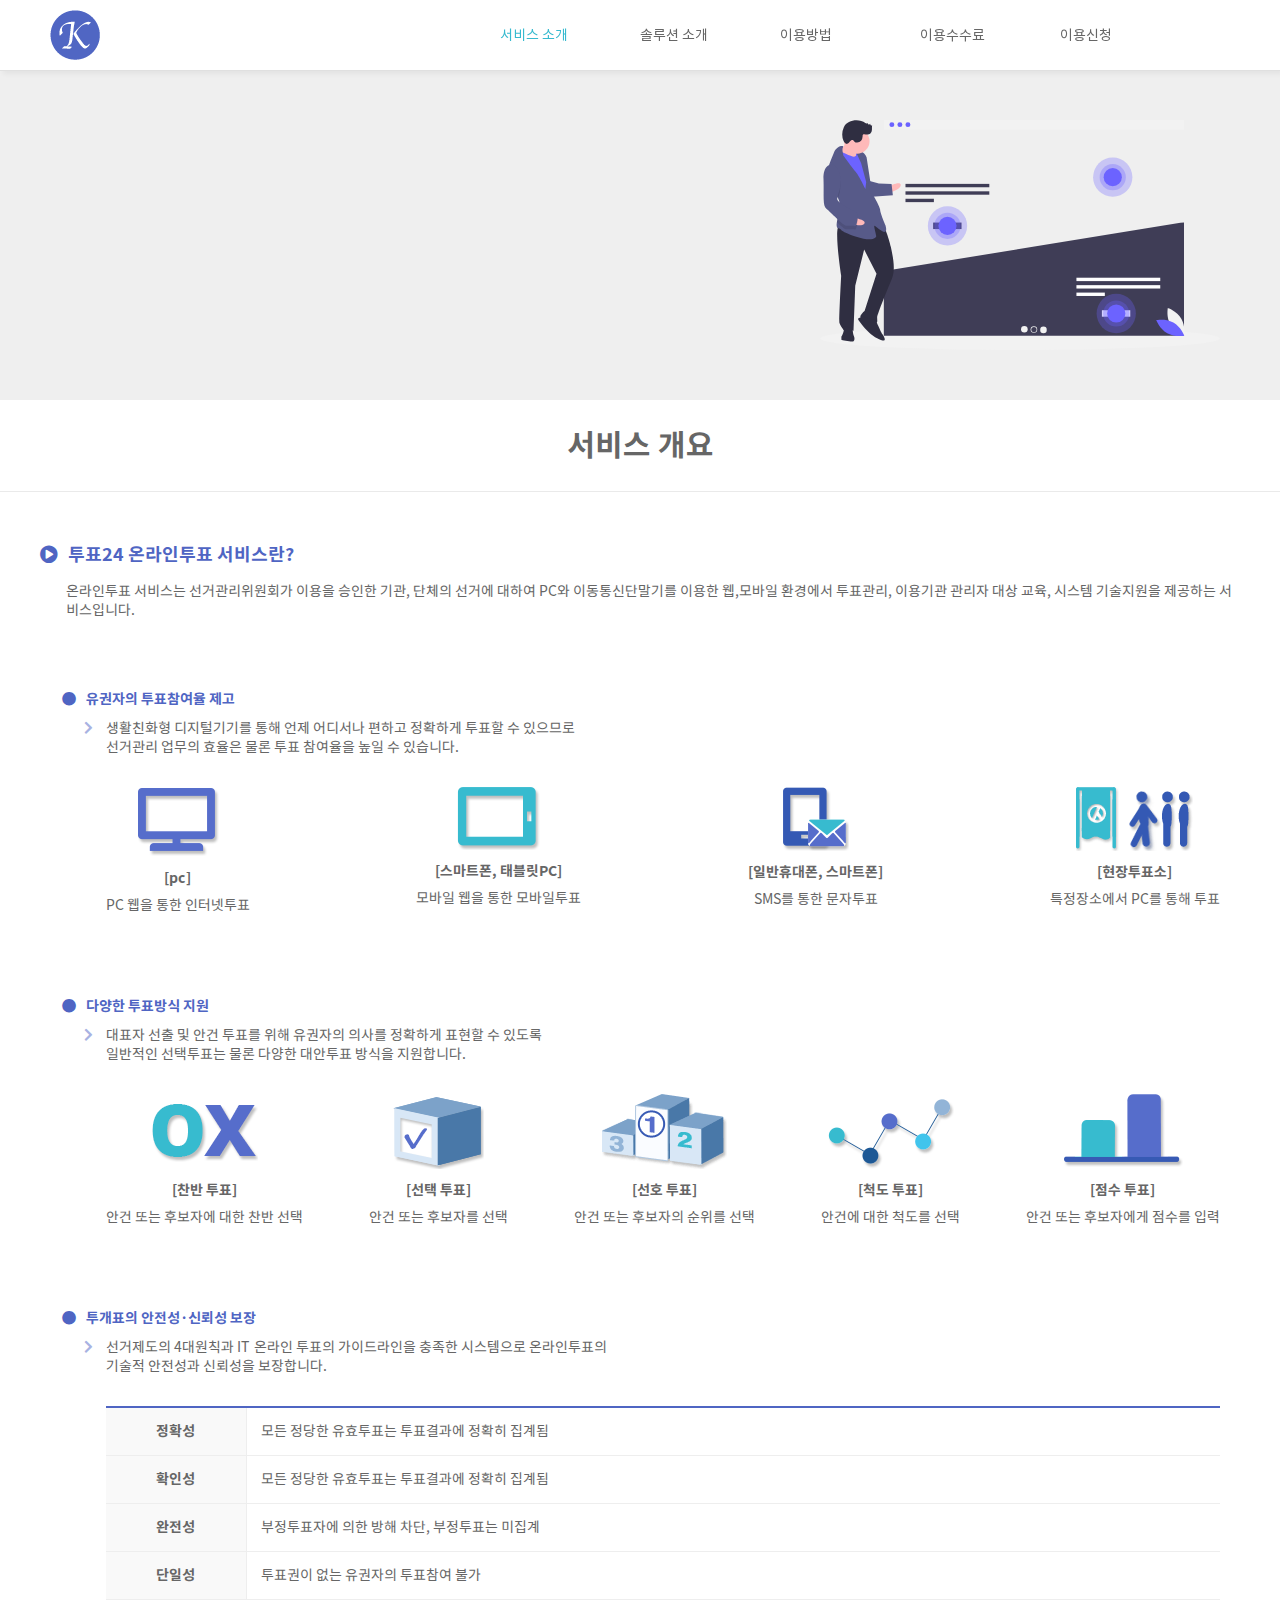
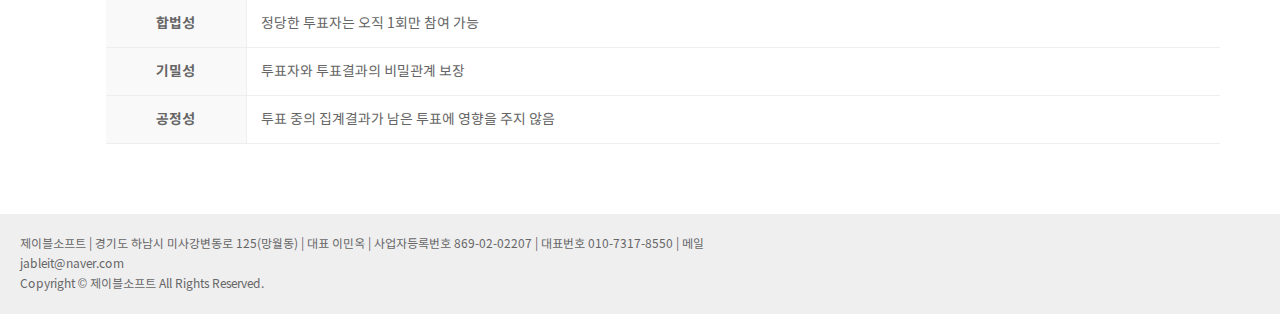
==== page/00-01-product/00-trading.html @ a8c19735 "test" ====
<!DOCTYPE html>
<html lang="ko">
  <head>
    <meta charset="utf-8" />
    <meta http-equiv="X-UA-Compatible" content="IE=edge" />
    <meta name="viewport" content="width=device-width, initial-scale=1" />
    <meta name="author" content="제이블소프트" />
    <meta name="apple-mobile-web-app-title" content="투표24" />
    <title>투표24</title>
    <meta name="description" content="투표24" />
    <link href="../../favicon.ico" rel="shortcut icon" type="image/x-icon" />
    <link href="../../fa/css/all.min.css" rel="stylesheet" />
    <link href="../../css/web-font.css" rel="stylesheet" />
    <link href="../../css/style-pc.css" rel="stylesheet" media="screen and (min-width : 1024px)" />
    <link href="../../css/style-m.css" rel="stylesheet" media="screen and (max-width : 1023.9px)" />
    <script src="../../js/jquery-3.5.1.min.js"></script>
    <script src="../../js/evoteworld-common.js"></script>
  </head>
  <body class="sub service-intro summary">
    <div id="wrapper">
      <a href="#main" id="skip-nav">본문 바로가기</a>
      <header id="header"></header>

      <main id="main">
        <div class="title-bg">
          <section class="section title">
            <p>인공지능 자동 매매 솔루션</p>
            <h2>서비스 소개</h2>
          </section>
        </div>
        <div class="sub-title">
          <h3 class="section">서비스 개요</h3>
        </div>
        <section class="content-title">
          <h3>투표24 온라인투표 서비스란?</h3>
          <p>
            온라인투표 서비스는 선거관리위원회가 이용을 승인한 기관, 단체의 선거에 대하여 PC와 이동통신단말기를 이용한 웹,모바일 환경에서 투표관리, 이용기관 관리자 대상 교육, 시스템 기술지원을
            제공하는 서비스입니다.
          </p>
        </section>
        <section class="dot-list">
          <ul>
            <li>
              <em class="bold">유권자의 투표참여율 제고</em>
              <p>
                생활친화형 디지털기기를 통해 언제 어디서나 편하고 정확하게 투표할 수 있으므로<br />
                선거관리 업무의 효율은 물론 투표 참여율을 높일 수 있습니다.
              </p>
              <ul class="horizontal-list">
                <li>
                  <img src="../../img/00-service-intro/00-summary-00.gif" />
                  <div class="desc">
                    <em class="bold">[pc]</em>
                    <p>PC 웹을 통한 인터넷투표</p>
                  </div>
                </li>
                <li>
                  <img src="../../img/00-service-intro/00-summary-01.gif" />
                  <div class="desc">
                    <em class="bold">[스마트폰, 태블릿PC]</em>
                    <p>모바일 웹을 통한 모바일투표</p>
                  </div>
                </li>
                <li>
                  <img src="../../img/00-service-intro/00-summary-03.gif" />
                  <div class="desc">
                    <em class="bold">[일반휴대폰, 스마트폰]</em>
                    <p>SMS를 통한 문자투표</p>
                  </div>
                </li>
                <li>
                  <img src="../../img/00-service-intro/00-summary-04.gif" />
                  <div class="desc">
                    <em class="bold">[현장투표소]</em>
                    <p>특정장소에서 PC를 통해 투표</p>
                  </div>
                </li>
              </ul>
            </li>
          </ul>
        </section>
        <section class="dot-list">
          <ul>
            <li>
              <em class="bold">다양한 투표방식 지원</em>
              <p>
                대표자 선출 및 안건 투표를 위해 유권자의 의사를 정확하게 표현할 수 있도록<br />
                일반적인 선택투표는 물론 다양한 대안투표 방식을 지원합니다.
              </p>
              <ul class="horizontal-list">
                <li>
                  <img src="../../img/00-service-intro/00-summary-05.gif" />
                  <div class="desc">
                    <em class="bold">[찬반 투표]</em>
                    <p>안건 또는 후보자에 대한 찬반 선택</p>
                  </div>
                </li>
                <li>
                  <img src="../../img/00-service-intro/00-summary-06.gif" />
                  <div class="desc">
                    <em class="bold">[선택 투표]</em>
                    <p>안건 또는 후보자를 선택</p>
                  </div>
                </li>
                <li>
                  <img src="../../img/00-service-intro/00-summary-07.gif" />
                  <div class="desc">
                    <em class="bold">[선호 투표]</em>
                    <p>안건 또는 후보자의 순위를 선택</p>
                  </div>
                </li>
                <li>
                  <img src="../../img/00-service-intro/00-summary-08.gif" />
                  <div class="desc">
                    <em class="bold">[척도 투표]</em>
                    <p>안건에 대한 척도를 선택</p>
                  </div>
                </li>
                <li>
                  <img src="../../img/00-service-intro/00-summary-09.gif" />
                  <div class="desc">
                    <em class="bold">[점수 투표]</em>
                    <p>안건 또는 후보자에게 점수를 입력</p>
                  </div>
                </li>
              </ul>
            </li>
          </ul>
        </section>
        <section class="dot-list">
          <ul>
            <li>
              <em class="bold">투개표의 안전성·신뢰성 보장</em>
              <p>
                선거제도의 4대원칙과 IT 온라인 투표의 가이드라인을 충족한 시스템으로 온라인투표의<br />
                기술적 안전성과 신뢰성을 보장합니다.
              </p>
              <div class="table">
                <table>
                  <tr>
                    <th>정확성</th>
                    <td>모든 정당한 유효투표는 투표결과에 정확히 집계됨</td>
                  </tr>
                  <tr>
                    <th>확인성</th>
                    <td>모든 정당한 유효투표는 투표결과에 정확히 집계됨</td>
                  </tr>
                  <tr>
                    <th>완전성</th>
                    <td>부정투표자에 의한 방해 차단, 부정투표는 미집계</td>
                  </tr>
                  <tr>
                    <th>단일성</th>
                    <td>투표권이 없는 유권자의 투표참여 불가</td>
                  </tr>
                  <tr>
                    <th>합법성</th>
                    <td>정당한 투표자는 오직 1회만 참여 가능</td>
                  </tr>
                  <tr>
                    <th>기밀성</th>
                    <td>투표자와 투표결과의 비밀관계 보장</td>
                  </tr>
                  <tr>
                    <th>공정성</th>
                    <td>투표 중의 집계결과가 남은 투표에 영향을 주지 않음</td>
                  </tr>
                </table>
              </div>
            </li>
          </ul>
        </section>
      </main>

      <footer id="footer"></footer>
    </div>
    <!-- #wrapper  -->
  </body>
</html>
---- fa/css/all.min.css ----
<<<<<<< HEAD
/*!
 * Font Awesome Free 5.15.2 by @fontawesome - https://fontawesome.com
 * License - https://fontawesome.com/license/free (Icons: CC BY 4.0, Fonts: SIL OFL 1.1, Code: MIT License)
 */
=======
/*!
 * Font Awesome Free 5.15.2 by @fontawesome - https://fontawesome.com
 * License - https://fontawesome.com/license/free (Icons: CC BY 4.0, Fonts: SIL OFL 1.1, Code: MIT License)
 */
>>>>>>> 2120ff43ddf5e3e6ab07129a13785d8695b91031
.fa,.fab,.fad,.fal,.far,.fas{-moz-osx-font-smoothing:grayscale;-webkit-font-smoothing:antialiased;display:inline-block;font-style:normal;font-variant:normal;text-rendering:auto;line-height:1}.fa-lg{font-size:1.33333em;line-height:.75em;vertical-align:-.0667em}.fa-xs{font-size:.75em}.fa-sm{font-size:.875em}.fa-1x{font-size:1em}.fa-2x{font-size:2em}.fa-3x{font-size:3em}.fa-4x{font-size:4em}.fa-5x{font-size:5em}.fa-6x{font-size:6em}.fa-7x{font-size:7em}.fa-8x{font-size:8em}.fa-9x{font-size:9em}.fa-10x{font-size:10em}.fa-fw{text-align:center;width:1.25em}.fa-ul{list-style-type:none;margin-left:2.5em;padding-left:0}.fa-ul>li{position:relative}.fa-li{left:-2em;position:absolute;text-align:center;width:2em;line-height:inherit}.fa-border{border:.08em solid #eee;border-radius:.1em;padding:.2em .25em .15em}.fa-pull-left{float:left}.fa-pull-right{float:right}.fa.fa-pull-left,.fab.fa-pull-left,.fal.fa-pull-left,.far.fa-pull-left,.fas.fa-pull-left{margin-right:.3em}.fa.fa-pull-right,.fab.fa-pull-right,.fal.fa-pull-right,.far.fa-pull-right,.fas.fa-pull-right{margin-left:.3em}.fa-spin{-webkit-animation:fa-spin 2s linear infinite;animation:fa-spin 2s linear infinite}.fa-pulse{-webkit-animation:fa-spin 1s steps(8) infinite;animation:fa-spin 1s steps(8) infinite}@-webkit-keyframes fa-spin{0%{-webkit-transform:rotate(0deg);transform:rotate(0deg)}to{-webkit-transform:rotate(1turn);transform:rotate(1turn)}}@keyframes fa-spin{0%{-webkit-transform:rotate(0deg);transform:rotate(0deg)}to{-webkit-transform:rotate(1turn);transform:rotate(1turn)}}.fa-rotate-90{-ms-filter:"progid:DXImageTransform.Microsoft.BasicImage(rotation=1)";-webkit-transform:rotate(90deg);transform:rotate(90deg)}.fa-rotate-180{-ms-filter:"progid:DXImageTransform.Microsoft.BasicImage(rotation=2)";-webkit-transform:rotate(180deg);transform:rotate(180deg)}.fa-rotate-270{-ms-filter:"progid:DXImageTransform.Microsoft.BasicImage(rotation=3)";-webkit-transform:rotate(270deg);transform:rotate(270deg)}.fa-flip-horizontal{-ms-filter:"progid:DXImageTransform.Microsoft.BasicImage(rotation=0, mirror=1)";-webkit-transform:scaleX(-1);transform:scaleX(-1)}.fa-flip-vertical{-webkit-transform:scaleY(-1);transform:scaleY(-1)}.fa-flip-both,.fa-flip-horizontal.fa-flip-vertical,.fa-flip-vertical{-ms-filter:"progid:DXImageTransform.Microsoft.BasicImage(rotation=2, mirror=1)"}.fa-flip-both,.fa-flip-horizontal.fa-flip-vertical{-webkit-transform:scale(-1);transform:scale(-1)}:root .fa-flip-both,:root .fa-flip-horizontal,:root .fa-flip-vertical,:root .fa-rotate-90,:root .fa-rotate-180,:root .fa-rotate-270{-webkit-filter:none;filter:none}.fa-stack{display:inline-block;height:2em;line-height:2em;position:relative;vertical-align:middle;width:2.5em}.fa-stack-1x,.fa-stack-2x{left:0;position:absolute;text-align:center;width:100%}.fa-stack-1x{line-height:inherit}.fa-stack-2x{font-size:2em}.fa-inverse{color:#fff}.fa-500px:before{content:"\f26e"}.fa-accessible-icon:before{content:"\f368"}.fa-accusoft:before{content:"\f369"}.fa-acquisitions-incorporated:before{content:"\f6af"}.fa-ad:before{content:"\f641"}.fa-address-book:before{content:"\f2b9"}.fa-address-card:before{content:"\f2bb"}.fa-adjust:before{content:"\f042"}.fa-adn:before{content:"\f170"}.fa-adversal:before{content:"\f36a"}.fa-affiliatetheme:before{content:"\f36b"}.fa-air-freshener:before{content:"\f5d0"}.fa-airbnb:before{content:"\f834"}.fa-algolia:before{content:"\f36c"}.fa-align-center:before{content:"\f037"}.fa-align-justify:before{content:"\f039"}.fa-align-left:before{content:"\f036"}.fa-align-right:before{content:"\f038"}.fa-alipay:before{content:"\f642"}.fa-allergies:before{content:"\f461"}.fa-amazon:before{content:"\f270"}.fa-amazon-pay:before{content:"\f42c"}.fa-ambulance:before{content:"\f0f9"}.fa-american-sign-language-interpreting:before{content:"\f2a3"}.fa-amilia:before{content:"\f36d"}.fa-anchor:before{content:"\f13d"}.fa-android:before{content:"\f17b"}.fa-angellist:before{content:"\f209"}.fa-angle-double-down:before{content:"\f103"}.fa-angle-double-left:before{content:"\f100"}.fa-angle-double-right:before{content:"\f101"}.fa-angle-double-up:before{content:"\f102"}.fa-angle-down:before{content:"\f107"}.fa-angle-left:before{content:"\f104"}.fa-angle-right:before{content:"\f105"}.fa-angle-up:before{content:"\f106"}.fa-angry:before{content:"\f556"}.fa-angrycreative:before{content:"\f36e"}.fa-angular:before{content:"\f420"}.fa-ankh:before{content:"\f644"}.fa-app-store:before{content:"\f36f"}.fa-app-store-ios:before{content:"\f370"}.fa-apper:before{content:"\f371"}.fa-apple:before{content:"\f179"}.fa-apple-alt:before{content:"\f5d1"}.fa-apple-pay:before{content:"\f415"}.fa-archive:before{content:"\f187"}.fa-archway:before{content:"\f557"}.fa-arrow-alt-circle-down:before{content:"\f358"}.fa-arrow-alt-circle-left:before{content:"\f359"}.fa-arrow-alt-circle-right:before{content:"\f35a"}.fa-arrow-alt-circle-up:before{content:"\f35b"}.fa-arrow-circle-down:before{content:"\f0ab"}.fa-arrow-circle-left:before{content:"\f0a8"}.fa-arrow-circle-right:before{content:"\f0a9"}.fa-arrow-circle-up:before{content:"\f0aa"}.fa-arrow-down:before{content:"\f063"}.fa-arrow-left:before{content:"\f060"}.fa-arrow-right:before{content:"\f061"}.fa-arrow-up:before{content:"\f062"}.fa-arrows-alt:before{content:"\f0b2"}.fa-arrows-alt-h:before{content:"\f337"}.fa-arrows-alt-v:before{content:"\f338"}.fa-artstation:before{content:"\f77a"}.fa-assistive-listening-systems:before{content:"\f2a2"}.fa-asterisk:before{content:"\f069"}.fa-asymmetrik:before{content:"\f372"}.fa-at:before{content:"\f1fa"}.fa-atlas:before{content:"\f558"}.fa-atlassian:before{content:"\f77b"}.fa-atom:before{content:"\f5d2"}.fa-audible:before{content:"\f373"}.fa-audio-description:before{content:"\f29e"}.fa-autoprefixer:before{content:"\f41c"}.fa-avianex:before{content:"\f374"}.fa-aviato:before{content:"\f421"}.fa-award:before{content:"\f559"}.fa-aws:before{content:"\f375"}.fa-baby:before{content:"\f77c"}.fa-baby-carriage:before{content:"\f77d"}.fa-backspace:before{content:"\f55a"}.fa-backward:before{content:"\f04a"}.fa-bacon:before{content:"\f7e5"}.fa-bacteria:before{content:"\e059"}.fa-bacterium:before{content:"\e05a"}.fa-bahai:before{content:"\f666"}.fa-balance-scale:before{content:"\f24e"}.fa-balance-scale-left:before{content:"\f515"}.fa-balance-scale-right:before{content:"\f516"}.fa-ban:before{content:"\f05e"}.fa-band-aid:before{content:"\f462"}.fa-bandcamp:before{content:"\f2d5"}.fa-barcode:before{content:"\f02a"}.fa-bars:before{content:"\f0c9"}.fa-baseball-ball:before{content:"\f433"}.fa-basketball-ball:before{content:"\f434"}.fa-bath:before{content:"\f2cd"}.fa-battery-empty:before{content:"\f244"}.fa-battery-full:before{content:"\f240"}.fa-battery-half:before{content:"\f242"}.fa-battery-quarter:before{content:"\f243"}.fa-battery-three-quarters:before{content:"\f241"}.fa-battle-net:before{content:"\f835"}.fa-bed:before{content:"\f236"}.fa-beer:before{content:"\f0fc"}.fa-behance:before{content:"\f1b4"}.fa-behance-square:before{content:"\f1b5"}.fa-bell:before{content:"\f0f3"}.fa-bell-slash:before{content:"\f1f6"}.fa-bezier-curve:before{content:"\f55b"}.fa-bible:before{content:"\f647"}.fa-bicycle:before{content:"\f206"}.fa-biking:before{content:"\f84a"}.fa-bimobject:before{content:"\f378"}.fa-binoculars:before{content:"\f1e5"}.fa-biohazard:before{content:"\f780"}.fa-birthday-cake:before{content:"\f1fd"}.fa-bitbucket:before{content:"\f171"}.fa-bitcoin:before{content:"\f379"}.fa-bity:before{content:"\f37a"}.fa-black-tie:before{content:"\f27e"}.fa-blackberry:before{content:"\f37b"}.fa-blender:before{content:"\f517"}.fa-blender-phone:before{content:"\f6b6"}.fa-blind:before{content:"\f29d"}.fa-blog:before{content:"\f781"}.fa-blogger:before{content:"\f37c"}.fa-blogger-b:before{content:"\f37d"}.fa-bluetooth:before{content:"\f293"}.fa-bluetooth-b:before{content:"\f294"}.fa-bold:before{content:"\f032"}.fa-bolt:before{content:"\f0e7"}.fa-bomb:before{content:"\f1e2"}.fa-bone:before{content:"\f5d7"}.fa-bong:before{content:"\f55c"}.fa-book:before{content:"\f02d"}.fa-book-dead:before{content:"\f6b7"}.fa-book-medical:before{content:"\f7e6"}.fa-book-open:before{content:"\f518"}.fa-book-reader:before{content:"\f5da"}.fa-bookmark:before{content:"\f02e"}.fa-bootstrap:before{content:"\f836"}.fa-border-all:before{content:"\f84c"}.fa-border-none:before{content:"\f850"}.fa-border-style:before{content:"\f853"}.fa-bowling-ball:before{content:"\f436"}.fa-box:before{content:"\f466"}.fa-box-open:before{content:"\f49e"}.fa-box-tissue:before{content:"\e05b"}.fa-boxes:before{content:"\f468"}.fa-braille:before{content:"\f2a1"}.fa-brain:before{content:"\f5dc"}.fa-bread-slice:before{content:"\f7ec"}.fa-briefcase:before{content:"\f0b1"}.fa-briefcase-medical:before{content:"\f469"}.fa-broadcast-tower:before{content:"\f519"}.fa-broom:before{content:"\f51a"}.fa-brush:before{content:"\f55d"}.fa-btc:before{content:"\f15a"}.fa-buffer:before{content:"\f837"}.fa-bug:before{content:"\f188"}.fa-building:before{content:"\f1ad"}.fa-bullhorn:before{content:"\f0a1"}.fa-bullseye:before{content:"\f140"}.fa-burn:before{content:"\f46a"}.fa-buromobelexperte:before{content:"\f37f"}.fa-bus:before{content:"\f207"}.fa-bus-alt:before{content:"\f55e"}.fa-business-time:before{content:"\f64a"}.fa-buy-n-large:before{content:"\f8a6"}.fa-buysellads:before{content:"\f20d"}.fa-calculator:before{content:"\f1ec"}.fa-calendar:before{content:"\f133"}.fa-calendar-alt:before{content:"\f073"}.fa-calendar-check:before{content:"\f274"}.fa-calendar-day:before{content:"\f783"}.fa-calendar-minus:before{content:"\f272"}.fa-calendar-plus:before{content:"\f271"}.fa-calendar-times:before{content:"\f273"}.fa-calendar-week:before{content:"\f784"}.fa-camera:before{content:"\f030"}.fa-camera-retro:before{content:"\f083"}.fa-campground:before{content:"\f6bb"}.fa-canadian-maple-leaf:before{content:"\f785"}.fa-candy-cane:before{content:"\f786"}.fa-cannabis:before{content:"\f55f"}.fa-capsules:before{content:"\f46b"}.fa-car:before{content:"\f1b9"}.fa-car-alt:before{content:"\f5de"}.fa-car-battery:before{content:"\f5df"}.fa-car-crash:before{content:"\f5e1"}.fa-car-side:before{content:"\f5e4"}.fa-caravan:before{content:"\f8ff"}.fa-caret-down:before{content:"\f0d7"}.fa-caret-left:before{content:"\f0d9"}.fa-caret-right:before{content:"\f0da"}.fa-caret-square-down:before{content:"\f150"}.fa-caret-square-left:before{content:"\f191"}.fa-caret-square-right:before{content:"\f152"}.fa-caret-square-up:before{content:"\f151"}.fa-caret-up:before{content:"\f0d8"}.fa-carrot:before{content:"\f787"}.fa-cart-arrow-down:before{content:"\f218"}.fa-cart-plus:before{content:"\f217"}.fa-cash-register:before{content:"\f788"}.fa-cat:before{content:"\f6be"}.fa-cc-amazon-pay:before{content:"\f42d"}.fa-cc-amex:before{content:"\f1f3"}.fa-cc-apple-pay:before{content:"\f416"}.fa-cc-diners-club:before{content:"\f24c"}.fa-cc-discover:before{content:"\f1f2"}.fa-cc-jcb:before{content:"\f24b"}.fa-cc-mastercard:before{content:"\f1f1"}.fa-cc-paypal:before{content:"\f1f4"}.fa-cc-stripe:before{content:"\f1f5"}.fa-cc-visa:before{content:"\f1f0"}.fa-centercode:before{content:"\f380"}.fa-centos:before{content:"\f789"}.fa-certificate:before{content:"\f0a3"}.fa-chair:before{content:"\f6c0"}.fa-chalkboard:before{content:"\f51b"}.fa-chalkboard-teacher:before{content:"\f51c"}.fa-charging-station:before{content:"\f5e7"}.fa-chart-area:before{content:"\f1fe"}.fa-chart-bar:before{content:"\f080"}.fa-chart-line:before{content:"\f201"}.fa-chart-pie:before{content:"\f200"}.fa-check:before{content:"\f00c"}.fa-check-circle:before{content:"\f058"}.fa-check-double:before{content:"\f560"}.fa-check-square:before{content:"\f14a"}.fa-cheese:before{content:"\f7ef"}.fa-chess:before{content:"\f439"}.fa-chess-bishop:before{content:"\f43a"}.fa-chess-board:before{content:"\f43c"}.fa-chess-king:before{content:"\f43f"}.fa-chess-knight:before{content:"\f441"}.fa-chess-pawn:before{content:"\f443"}.fa-chess-queen:before{content:"\f445"}.fa-chess-rook:before{content:"\f447"}.fa-chevron-circle-down:before{content:"\f13a"}.fa-chevron-circle-left:before{content:"\f137"}.fa-chevron-circle-right:before{content:"\f138"}.fa-chevron-circle-up:before{content:"\f139"}.fa-chevron-down:before{content:"\f078"}.fa-chevron-left:before{content:"\f053"}.fa-chevron-right:before{content:"\f054"}.fa-chevron-up:before{content:"\f077"}.fa-child:before{content:"\f1ae"}.fa-chrome:before{content:"\f268"}.fa-chromecast:before{content:"\f838"}.fa-church:before{content:"\f51d"}.fa-circle:before{content:"\f111"}.fa-circle-notch:before{content:"\f1ce"}.fa-city:before{content:"\f64f"}.fa-clinic-medical:before{content:"\f7f2"}.fa-clipboard:before{content:"\f328"}.fa-clipboard-check:before{content:"\f46c"}.fa-clipboard-list:before{content:"\f46d"}.fa-clock:before{content:"\f017"}.fa-clone:before{content:"\f24d"}.fa-closed-captioning:before{content:"\f20a"}.fa-cloud:before{content:"\f0c2"}.fa-cloud-download-alt:before{content:"\f381"}.fa-cloud-meatball:before{content:"\f73b"}.fa-cloud-moon:before{content:"\f6c3"}.fa-cloud-moon-rain:before{content:"\f73c"}.fa-cloud-rain:before{content:"\f73d"}.fa-cloud-showers-heavy:before{content:"\f740"}.fa-cloud-sun:before{content:"\f6c4"}.fa-cloud-sun-rain:before{content:"\f743"}.fa-cloud-upload-alt:before{content:"\f382"}.fa-cloudflare:before{content:"\e07d"}.fa-cloudscale:before{content:"\f383"}.fa-cloudsmith:before{content:"\f384"}.fa-cloudversify:before{content:"\f385"}.fa-cocktail:before{content:"\f561"}.fa-code:before{content:"\f121"}.fa-code-branch:before{content:"\f126"}.fa-codepen:before{content:"\f1cb"}.fa-codiepie:before{content:"\f284"}.fa-coffee:before{content:"\f0f4"}.fa-cog:before{content:"\f013"}.fa-cogs:before{content:"\f085"}.fa-coins:before{content:"\f51e"}.fa-columns:before{content:"\f0db"}.fa-comment:before{content:"\f075"}.fa-comment-alt:before{content:"\f27a"}.fa-comment-dollar:before{content:"\f651"}.fa-comment-dots:before{content:"\f4ad"}.fa-comment-medical:before{content:"\f7f5"}.fa-comment-slash:before{content:"\f4b3"}.fa-comments:before{content:"\f086"}.fa-comments-dollar:before{content:"\f653"}.fa-compact-disc:before{content:"\f51f"}.fa-compass:before{content:"\f14e"}.fa-compress:before{content:"\f066"}.fa-compress-alt:before{content:"\f422"}.fa-compress-arrows-alt:before{content:"\f78c"}.fa-concierge-bell:before{content:"\f562"}.fa-confluence:before{content:"\f78d"}.fa-connectdevelop:before{content:"\f20e"}.fa-contao:before{content:"\f26d"}.fa-cookie:before{content:"\f563"}.fa-cookie-bite:before{content:"\f564"}.fa-copy:before{content:"\f0c5"}.fa-copyright:before{content:"\f1f9"}.fa-cotton-bureau:before{content:"\f89e"}.fa-couch:before{content:"\f4b8"}.fa-cpanel:before{content:"\f388"}.fa-creative-commons:before{content:"\f25e"}.fa-creative-commons-by:before{content:"\f4e7"}.fa-creative-commons-nc:before{content:"\f4e8"}.fa-creative-commons-nc-eu:before{content:"\f4e9"}.fa-creative-commons-nc-jp:before{content:"\f4ea"}.fa-creative-commons-nd:before{content:"\f4eb"}.fa-creative-commons-pd:before{content:"\f4ec"}.fa-creative-commons-pd-alt:before{content:"\f4ed"}.fa-creative-commons-remix:before{content:"\f4ee"}.fa-creative-commons-sa:before{content:"\f4ef"}.fa-creative-commons-sampling:before{content:"\f4f0"}.fa-creative-commons-sampling-plus:before{content:"\f4f1"}.fa-creative-commons-share:before{content:"\f4f2"}.fa-creative-commons-zero:before{content:"\f4f3"}.fa-credit-card:before{content:"\f09d"}.fa-critical-role:before{content:"\f6c9"}.fa-crop:before{content:"\f125"}.fa-crop-alt:before{content:"\f565"}.fa-cross:before{content:"\f654"}.fa-crosshairs:before{content:"\f05b"}.fa-crow:before{content:"\f520"}.fa-crown:before{content:"\f521"}.fa-crutch:before{content:"\f7f7"}.fa-css3:before{content:"\f13c"}.fa-css3-alt:before{content:"\f38b"}.fa-cube:before{content:"\f1b2"}.fa-cubes:before{content:"\f1b3"}.fa-cut:before{content:"\f0c4"}.fa-cuttlefish:before{content:"\f38c"}.fa-d-and-d:before{content:"\f38d"}.fa-d-and-d-beyond:before{content:"\f6ca"}.fa-dailymotion:before{content:"\e052"}.fa-dashcube:before{content:"\f210"}.fa-database:before{content:"\f1c0"}.fa-deaf:before{content:"\f2a4"}.fa-deezer:before{content:"\e077"}.fa-delicious:before{content:"\f1a5"}.fa-democrat:before{content:"\f747"}.fa-deploydog:before{content:"\f38e"}.fa-deskpro:before{content:"\f38f"}.fa-desktop:before{content:"\f108"}.fa-dev:before{content:"\f6cc"}.fa-deviantart:before{content:"\f1bd"}.fa-dharmachakra:before{content:"\f655"}.fa-dhl:before{content:"\f790"}.fa-diagnoses:before{content:"\f470"}.fa-diaspora:before{content:"\f791"}.fa-dice:before{content:"\f522"}.fa-dice-d20:before{content:"\f6cf"}.fa-dice-d6:before{content:"\f6d1"}.fa-dice-five:before{content:"\f523"}.fa-dice-four:before{content:"\f524"}.fa-dice-one:before{content:"\f525"}.fa-dice-six:before{content:"\f526"}.fa-dice-three:before{content:"\f527"}.fa-dice-two:before{content:"\f528"}.fa-digg:before{content:"\f1a6"}.fa-digital-ocean:before{content:"\f391"}.fa-digital-tachograph:before{content:"\f566"}.fa-directions:before{content:"\f5eb"}.fa-discord:before{content:"\f392"}.fa-discourse:before{content:"\f393"}.fa-disease:before{content:"\f7fa"}.fa-divide:before{content:"\f529"}.fa-dizzy:before{content:"\f567"}.fa-dna:before{content:"\f471"}.fa-dochub:before{content:"\f394"}.fa-docker:before{content:"\f395"}.fa-dog:before{content:"\f6d3"}.fa-dollar-sign:before{content:"\f155"}.fa-dolly:before{content:"\f472"}.fa-dolly-flatbed:before{content:"\f474"}.fa-donate:before{content:"\f4b9"}.fa-door-closed:before{content:"\f52a"}.fa-door-open:before{content:"\f52b"}.fa-dot-circle:before{content:"\f192"}.fa-dove:before{content:"\f4ba"}.fa-download:before{content:"\f019"}.fa-draft2digital:before{content:"\f396"}.fa-drafting-compass:before{content:"\f568"}.fa-dragon:before{content:"\f6d5"}.fa-draw-polygon:before{content:"\f5ee"}.fa-dribbble:before{content:"\f17d"}.fa-dribbble-square:before{content:"\f397"}.fa-dropbox:before{content:"\f16b"}.fa-drum:before{content:"\f569"}.fa-drum-steelpan:before{content:"\f56a"}.fa-drumstick-bite:before{content:"\f6d7"}.fa-drupal:before{content:"\f1a9"}.fa-dumbbell:before{content:"\f44b"}.fa-dumpster:before{content:"\f793"}.fa-dumpster-fire:before{content:"\f794"}.fa-dungeon:before{content:"\f6d9"}.fa-dyalog:before{content:"\f399"}.fa-earlybirds:before{content:"\f39a"}.fa-ebay:before{content:"\f4f4"}.fa-edge:before{content:"\f282"}.fa-edge-legacy:before{content:"\e078"}.fa-edit:before{content:"\f044"}.fa-egg:before{content:"\f7fb"}.fa-eject:before{content:"\f052"}.fa-elementor:before{content:"\f430"}.fa-ellipsis-h:before{content:"\f141"}.fa-ellipsis-v:before{content:"\f142"}.fa-ello:before{content:"\f5f1"}.fa-ember:before{content:"\f423"}.fa-empire:before{content:"\f1d1"}.fa-envelope:before{content:"\f0e0"}.fa-envelope-open:before{content:"\f2b6"}.fa-envelope-open-text:before{content:"\f658"}.fa-envelope-square:before{content:"\f199"}.fa-envira:before{content:"\f299"}.fa-equals:before{content:"\f52c"}.fa-eraser:before{content:"\f12d"}.fa-erlang:before{content:"\f39d"}.fa-ethereum:before{content:"\f42e"}.fa-ethernet:before{content:"\f796"}.fa-etsy:before{content:"\f2d7"}.fa-euro-sign:before{content:"\f153"}.fa-evernote:before{content:"\f839"}.fa-exchange-alt:before{content:"\f362"}.fa-exclamation:before{content:"\f12a"}.fa-exclamation-circle:before{content:"\f06a"}.fa-exclamation-triangle:before{content:"\f071"}.fa-expand:before{content:"\f065"}.fa-expand-alt:before{content:"\f424"}.fa-expand-arrows-alt:before{content:"\f31e"}.fa-expeditedssl:before{content:"\f23e"}.fa-external-link-alt:before{content:"\f35d"}.fa-external-link-square-alt:before{content:"\f360"}.fa-eye:before{content:"\f06e"}.fa-eye-dropper:before{content:"\f1fb"}.fa-eye-slash:before{content:"\f070"}.fa-facebook:before{content:"\f09a"}.fa-facebook-f:before{content:"\f39e"}.fa-facebook-messenger:before{content:"\f39f"}.fa-facebook-square:before{content:"\f082"}.fa-fan:before{content:"\f863"}.fa-fantasy-flight-games:before{content:"\f6dc"}.fa-fast-backward:before{content:"\f049"}.fa-fast-forward:before{content:"\f050"}.fa-faucet:before{content:"\e005"}.fa-fax:before{content:"\f1ac"}.fa-feather:before{content:"\f52d"}.fa-feather-alt:before{content:"\f56b"}.fa-fedex:before{content:"\f797"}.fa-fedora:before{content:"\f798"}.fa-female:before{content:"\f182"}.fa-fighter-jet:before{content:"\f0fb"}.fa-figma:before{content:"\f799"}.fa-file:before{content:"\f15b"}.fa-file-alt:before{content:"\f15c"}.fa-file-archive:before{content:"\f1c6"}.fa-file-audio:before{content:"\f1c7"}.fa-file-code:before{content:"\f1c9"}.fa-file-contract:before{content:"\f56c"}.fa-file-csv:before{content:"\f6dd"}.fa-file-download:before{content:"\f56d"}.fa-file-excel:before{content:"\f1c3"}.fa-file-export:before{content:"\f56e"}.fa-file-image:before{content:"\f1c5"}.fa-file-import:before{content:"\f56f"}.fa-file-invoice:before{content:"\f570"}.fa-file-invoice-dollar:before{content:"\f571"}.fa-file-medical:before{content:"\f477"}.fa-file-medical-alt:before{content:"\f478"}.fa-file-pdf:before{content:"\f1c1"}.fa-file-powerpoint:before{content:"\f1c4"}.fa-file-prescription:before{content:"\f572"}.fa-file-signature:before{content:"\f573"}.fa-file-upload:before{content:"\f574"}.fa-file-video:before{content:"\f1c8"}.fa-file-word:before{content:"\f1c2"}.fa-fill:before{content:"\f575"}.fa-fill-drip:before{content:"\f576"}.fa-film:before{content:"\f008"}.fa-filter:before{content:"\f0b0"}.fa-fingerprint:before{content:"\f577"}.fa-fire:before{content:"\f06d"}.fa-fire-alt:before{content:"\f7e4"}.fa-fire-extinguisher:before{content:"\f134"}.fa-firefox:before{content:"\f269"}.fa-firefox-browser:before{content:"\e007"}.fa-first-aid:before{content:"\f479"}.fa-first-order:before{content:"\f2b0"}.fa-first-order-alt:before{content:"\f50a"}.fa-firstdraft:before{content:"\f3a1"}.fa-fish:before{content:"\f578"}.fa-fist-raised:before{content:"\f6de"}.fa-flag:before{content:"\f024"}.fa-flag-checkered:before{content:"\f11e"}.fa-flag-usa:before{content:"\f74d"}.fa-flask:before{content:"\f0c3"}.fa-flickr:before{content:"\f16e"}.fa-flipboard:before{content:"\f44d"}.fa-flushed:before{content:"\f579"}.fa-fly:before{content:"\f417"}.fa-folder:before{content:"\f07b"}.fa-folder-minus:before{content:"\f65d"}.fa-folder-open:before{content:"\f07c"}.fa-folder-plus:before{content:"\f65e"}.fa-font:before{content:"\f031"}.fa-font-awesome:before{content:"\f2b4"}.fa-font-awesome-alt:before{content:"\f35c"}.fa-font-awesome-flag:before{content:"\f425"}.fa-font-awesome-logo-full:before{content:"\f4e6"}.fa-fonticons:before{content:"\f280"}.fa-fonticons-fi:before{content:"\f3a2"}.fa-football-ball:before{content:"\f44e"}.fa-fort-awesome:before{content:"\f286"}.fa-fort-awesome-alt:before{content:"\f3a3"}.fa-forumbee:before{content:"\f211"}.fa-forward:before{content:"\f04e"}.fa-foursquare:before{content:"\f180"}.fa-free-code-camp:before{content:"\f2c5"}.fa-freebsd:before{content:"\f3a4"}.fa-frog:before{content:"\f52e"}.fa-frown:before{content:"\f119"}.fa-frown-open:before{content:"\f57a"}.fa-fulcrum:before{content:"\f50b"}.fa-funnel-dollar:before{content:"\f662"}.fa-futbol:before{content:"\f1e3"}.fa-galactic-republic:before{content:"\f50c"}.fa-galactic-senate:before{content:"\f50d"}.fa-gamepad:before{content:"\f11b"}.fa-gas-pump:before{content:"\f52f"}.fa-gavel:before{content:"\f0e3"}.fa-gem:before{content:"\f3a5"}.fa-genderless:before{content:"\f22d"}.fa-get-pocket:before{content:"\f265"}.fa-gg:before{content:"\f260"}.fa-gg-circle:before{content:"\f261"}.fa-ghost:before{content:"\f6e2"}.fa-gift:before{content:"\f06b"}.fa-gifts:before{content:"\f79c"}.fa-git:before{content:"\f1d3"}.fa-git-alt:before{content:"\f841"}.fa-git-square:before{content:"\f1d2"}.fa-github:before{content:"\f09b"}.fa-github-alt:before{content:"\f113"}.fa-github-square:before{content:"\f092"}.fa-gitkraken:before{content:"\f3a6"}.fa-gitlab:before{content:"\f296"}.fa-gitter:before{content:"\f426"}.fa-glass-cheers:before{content:"\f79f"}.fa-glass-martini:before{content:"\f000"}.fa-glass-martini-alt:before{content:"\f57b"}.fa-glass-whiskey:before{content:"\f7a0"}.fa-glasses:before{content:"\f530"}.fa-glide:before{content:"\f2a5"}.fa-glide-g:before{content:"\f2a6"}.fa-globe:before{content:"\f0ac"}.fa-globe-africa:before{content:"\f57c"}.fa-globe-americas:before{content:"\f57d"}.fa-globe-asia:before{content:"\f57e"}.fa-globe-europe:before{content:"\f7a2"}.fa-gofore:before{content:"\f3a7"}.fa-golf-ball:before{content:"\f450"}.fa-goodreads:before{content:"\f3a8"}.fa-goodreads-g:before{content:"\f3a9"}.fa-google:before{content:"\f1a0"}.fa-google-drive:before{content:"\f3aa"}.fa-google-pay:before{content:"\e079"}.fa-google-play:before{content:"\f3ab"}.fa-google-plus:before{content:"\f2b3"}.fa-google-plus-g:before{content:"\f0d5"}.fa-google-plus-square:before{content:"\f0d4"}.fa-google-wallet:before{content:"\f1ee"}.fa-gopuram:before{content:"\f664"}.fa-graduation-cap:before{content:"\f19d"}.fa-gratipay:before{content:"\f184"}.fa-grav:before{content:"\f2d6"}.fa-greater-than:before{content:"\f531"}.fa-greater-than-equal:before{content:"\f532"}.fa-grimace:before{content:"\f57f"}.fa-grin:before{content:"\f580"}.fa-grin-alt:before{content:"\f581"}.fa-grin-beam:before{content:"\f582"}.fa-grin-beam-sweat:before{content:"\f583"}.fa-grin-hearts:before{content:"\f584"}.fa-grin-squint:before{content:"\f585"}.fa-grin-squint-tears:before{content:"\f586"}.fa-grin-stars:before{content:"\f587"}.fa-grin-tears:before{content:"\f588"}.fa-grin-tongue:before{content:"\f589"}.fa-grin-tongue-squint:before{content:"\f58a"}.fa-grin-tongue-wink:before{content:"\f58b"}.fa-grin-wink:before{content:"\f58c"}.fa-grip-horizontal:before{content:"\f58d"}.fa-grip-lines:before{content:"\f7a4"}.fa-grip-lines-vertical:before{content:"\f7a5"}.fa-grip-vertical:before{content:"\f58e"}.fa-gripfire:before{content:"\f3ac"}.fa-grunt:before{content:"\f3ad"}.fa-guilded:before{content:"\e07e"}.fa-guitar:before{content:"\f7a6"}.fa-gulp:before{content:"\f3ae"}.fa-h-square:before{content:"\f0fd"}.fa-hacker-news:before{content:"\f1d4"}.fa-hacker-news-square:before{content:"\f3af"}.fa-hackerrank:before{content:"\f5f7"}.fa-hamburger:before{content:"\f805"}.fa-hammer:before{content:"\f6e3"}.fa-hamsa:before{content:"\f665"}.fa-hand-holding:before{content:"\f4bd"}.fa-hand-holding-heart:before{content:"\f4be"}.fa-hand-holding-medical:before{content:"\e05c"}.fa-hand-holding-usd:before{content:"\f4c0"}.fa-hand-holding-water:before{content:"\f4c1"}.fa-hand-lizard:before{content:"\f258"}.fa-hand-middle-finger:before{content:"\f806"}.fa-hand-paper:before{content:"\f256"}.fa-hand-peace:before{content:"\f25b"}.fa-hand-point-down:before{content:"\f0a7"}.fa-hand-point-left:before{content:"\f0a5"}.fa-hand-point-right:before{content:"\f0a4"}.fa-hand-point-up:before{content:"\f0a6"}.fa-hand-pointer:before{content:"\f25a"}.fa-hand-rock:before{content:"\f255"}.fa-hand-scissors:before{content:"\f257"}.fa-hand-sparkles:before{content:"\e05d"}.fa-hand-spock:before{content:"\f259"}.fa-hands:before{content:"\f4c2"}.fa-hands-helping:before{content:"\f4c4"}.fa-hands-wash:before{content:"\e05e"}.fa-handshake:before{content:"\f2b5"}.fa-handshake-alt-slash:before{content:"\e05f"}.fa-handshake-slash:before{content:"\e060"}.fa-hanukiah:before{content:"\f6e6"}.fa-hard-hat:before{content:"\f807"}.fa-hashtag:before{content:"\f292"}.fa-hat-cowboy:before{content:"\f8c0"}.fa-hat-cowboy-side:before{content:"\f8c1"}.fa-hat-wizard:before{content:"\f6e8"}.fa-hdd:before{content:"\f0a0"}.fa-head-side-cough:before{content:"\e061"}.fa-head-side-cough-slash:before{content:"\e062"}.fa-head-side-mask:before{content:"\e063"}.fa-head-side-virus:before{content:"\e064"}.fa-heading:before{content:"\f1dc"}.fa-headphones:before{content:"\f025"}.fa-headphones-alt:before{content:"\f58f"}.fa-headset:before{content:"\f590"}.fa-heart:before{content:"\f004"}.fa-heart-broken:before{content:"\f7a9"}.fa-heartbeat:before{content:"\f21e"}.fa-helicopter:before{content:"\f533"}.fa-highlighter:before{content:"\f591"}.fa-hiking:before{content:"\f6ec"}.fa-hippo:before{content:"\f6ed"}.fa-hips:before{content:"\f452"}.fa-hire-a-helper:before{content:"\f3b0"}.fa-history:before{content:"\f1da"}.fa-hive:before{content:"\e07f"}.fa-hockey-puck:before{content:"\f453"}.fa-holly-berry:before{content:"\f7aa"}.fa-home:before{content:"\f015"}.fa-hooli:before{content:"\f427"}.fa-hornbill:before{content:"\f592"}.fa-horse:before{content:"\f6f0"}.fa-horse-head:before{content:"\f7ab"}.fa-hospital:before{content:"\f0f8"}.fa-hospital-alt:before{content:"\f47d"}.fa-hospital-symbol:before{content:"\f47e"}.fa-hospital-user:before{content:"\f80d"}.fa-hot-tub:before{content:"\f593"}.fa-hotdog:before{content:"\f80f"}.fa-hotel:before{content:"\f594"}.fa-hotjar:before{content:"\f3b1"}.fa-hourglass:before{content:"\f254"}.fa-hourglass-end:before{content:"\f253"}.fa-hourglass-half:before{content:"\f252"}.fa-hourglass-start:before{content:"\f251"}.fa-house-damage:before{content:"\f6f1"}.fa-house-user:before{content:"\e065"}.fa-houzz:before{content:"\f27c"}.fa-hryvnia:before{content:"\f6f2"}.fa-html5:before{content:"\f13b"}.fa-hubspot:before{content:"\f3b2"}.fa-i-cursor:before{content:"\f246"}.fa-ice-cream:before{content:"\f810"}.fa-icicles:before{content:"\f7ad"}.fa-icons:before{content:"\f86d"}.fa-id-badge:before{content:"\f2c1"}.fa-id-card:before{content:"\f2c2"}.fa-id-card-alt:before{content:"\f47f"}.fa-ideal:before{content:"\e013"}.fa-igloo:before{content:"\f7ae"}.fa-image:before{content:"\f03e"}.fa-images:before{content:"\f302"}.fa-imdb:before{content:"\f2d8"}.fa-inbox:before{content:"\f01c"}.fa-indent:before{content:"\f03c"}.fa-industry:before{content:"\f275"}.fa-infinity:before{content:"\f534"}.fa-info:before{content:"\f129"}.fa-info-circle:before{content:"\f05a"}.fa-innosoft:before{content:"\e080"}.fa-instagram:before{content:"\f16d"}.fa-instagram-square:before{content:"\e055"}.fa-instalod:before{content:"\e081"}.fa-intercom:before{content:"\f7af"}.fa-internet-explorer:before{content:"\f26b"}.fa-invision:before{content:"\f7b0"}.fa-ioxhost:before{content:"\f208"}.fa-italic:before{content:"\f033"}.fa-itch-io:before{content:"\f83a"}.fa-itunes:before{content:"\f3b4"}.fa-itunes-note:before{content:"\f3b5"}.fa-java:before{content:"\f4e4"}.fa-jedi:before{content:"\f669"}.fa-jedi-order:before{content:"\f50e"}.fa-jenkins:before{content:"\f3b6"}.fa-jira:before{content:"\f7b1"}.fa-joget:before{content:"\f3b7"}.fa-joint:before{content:"\f595"}.fa-joomla:before{content:"\f1aa"}.fa-journal-whills:before{content:"\f66a"}.fa-js:before{content:"\f3b8"}.fa-js-square:before{content:"\f3b9"}.fa-jsfiddle:before{content:"\f1cc"}.fa-kaaba:before{content:"\f66b"}.fa-kaggle:before{content:"\f5fa"}.fa-key:before{content:"\f084"}.fa-keybase:before{content:"\f4f5"}.fa-keyboard:before{content:"\f11c"}.fa-keycdn:before{content:"\f3ba"}.fa-khanda:before{content:"\f66d"}.fa-kickstarter:before{content:"\f3bb"}.fa-kickstarter-k:before{content:"\f3bc"}.fa-kiss:before{content:"\f596"}.fa-kiss-beam:before{content:"\f597"}.fa-kiss-wink-heart:before{content:"\f598"}.fa-kiwi-bird:before{content:"\f535"}.fa-korvue:before{content:"\f42f"}.fa-landmark:before{content:"\f66f"}.fa-language:before{content:"\f1ab"}.fa-laptop:before{content:"\f109"}.fa-laptop-code:before{content:"\f5fc"}.fa-laptop-house:before{content:"\e066"}.fa-laptop-medical:before{content:"\f812"}.fa-laravel:before{content:"\f3bd"}.fa-lastfm:before{content:"\f202"}.fa-lastfm-square:before{content:"\f203"}.fa-laugh:before{content:"\f599"}.fa-laugh-beam:before{content:"\f59a"}.fa-laugh-squint:before{content:"\f59b"}.fa-laugh-wink:before{content:"\f59c"}.fa-layer-group:before{content:"\f5fd"}.fa-leaf:before{content:"\f06c"}.fa-leanpub:before{content:"\f212"}.fa-lemon:before{content:"\f094"}.fa-less:before{content:"\f41d"}.fa-less-than:before{content:"\f536"}.fa-less-than-equal:before{content:"\f537"}.fa-level-down-alt:before{content:"\f3be"}.fa-level-up-alt:before{content:"\f3bf"}.fa-life-ring:before{content:"\f1cd"}.fa-lightbulb:before{content:"\f0eb"}.fa-line:before{content:"\f3c0"}.fa-link:before{content:"\f0c1"}.fa-linkedin:before{content:"\f08c"}.fa-linkedin-in:before{content:"\f0e1"}.fa-linode:before{content:"\f2b8"}.fa-linux:before{content:"\f17c"}.fa-lira-sign:before{content:"\f195"}.fa-list:before{content:"\f03a"}.fa-list-alt:before{content:"\f022"}.fa-list-ol:before{content:"\f0cb"}.fa-list-ul:before{content:"\f0ca"}.fa-location-arrow:before{content:"\f124"}.fa-lock:before{content:"\f023"}.fa-lock-open:before{content:"\f3c1"}.fa-long-arrow-alt-down:before{content:"\f309"}.fa-long-arrow-alt-left:before{content:"\f30a"}.fa-long-arrow-alt-right:before{content:"\f30b"}.fa-long-arrow-alt-up:before{content:"\f30c"}.fa-low-vision:before{content:"\f2a8"}.fa-luggage-cart:before{content:"\f59d"}.fa-lungs:before{content:"\f604"}.fa-lungs-virus:before{content:"\e067"}.fa-lyft:before{content:"\f3c3"}.fa-magento:before{content:"\f3c4"}.fa-magic:before{content:"\f0d0"}.fa-magnet:before{content:"\f076"}.fa-mail-bulk:before{content:"\f674"}.fa-mailchimp:before{content:"\f59e"}.fa-male:before{content:"\f183"}.fa-mandalorian:before{content:"\f50f"}.fa-map:before{content:"\f279"}.fa-map-marked:before{content:"\f59f"}.fa-map-marked-alt:before{content:"\f5a0"}.fa-map-marker:before{content:"\f041"}.fa-map-marker-alt:before{content:"\f3c5"}.fa-map-pin:before{content:"\f276"}.fa-map-signs:before{content:"\f277"}.fa-markdown:before{content:"\f60f"}.fa-marker:before{content:"\f5a1"}.fa-mars:before{content:"\f222"}.fa-mars-double:before{content:"\f227"}.fa-mars-stroke:before{content:"\f229"}.fa-mars-stroke-h:before{content:"\f22b"}.fa-mars-stroke-v:before{content:"\f22a"}.fa-mask:before{content:"\f6fa"}.fa-mastodon:before{content:"\f4f6"}.fa-maxcdn:before{content:"\f136"}.fa-mdb:before{content:"\f8ca"}.fa-medal:before{content:"\f5a2"}.fa-medapps:before{content:"\f3c6"}.fa-medium:before{content:"\f23a"}.fa-medium-m:before{content:"\f3c7"}.fa-medkit:before{content:"\f0fa"}.fa-medrt:before{content:"\f3c8"}.fa-meetup:before{content:"\f2e0"}.fa-megaport:before{content:"\f5a3"}.fa-meh:before{content:"\f11a"}.fa-meh-blank:before{content:"\f5a4"}.fa-meh-rolling-eyes:before{content:"\f5a5"}.fa-memory:before{content:"\f538"}.fa-mendeley:before{content:"\f7b3"}.fa-menorah:before{content:"\f676"}.fa-mercury:before{content:"\f223"}.fa-meteor:before{content:"\f753"}.fa-microblog:before{content:"\e01a"}.fa-microchip:before{content:"\f2db"}.fa-microphone:before{content:"\f130"}.fa-microphone-alt:before{content:"\f3c9"}.fa-microphone-alt-slash:before{content:"\f539"}.fa-microphone-slash:before{content:"\f131"}.fa-microscope:before{content:"\f610"}.fa-microsoft:before{content:"\f3ca"}.fa-minus:before{content:"\f068"}.fa-minus-circle:before{content:"\f056"}.fa-minus-square:before{content:"\f146"}.fa-mitten:before{content:"\f7b5"}.fa-mix:before{content:"\f3cb"}.fa-mixcloud:before{content:"\f289"}.fa-mixer:before{content:"\e056"}.fa-mizuni:before{content:"\f3cc"}.fa-mobile:before{content:"\f10b"}.fa-mobile-alt:before{content:"\f3cd"}.fa-modx:before{content:"\f285"}.fa-monero:before{content:"\f3d0"}.fa-money-bill:before{content:"\f0d6"}.fa-money-bill-alt:before{content:"\f3d1"}.fa-money-bill-wave:before{content:"\f53a"}.fa-money-bill-wave-alt:before{content:"\f53b"}.fa-money-check:before{content:"\f53c"}.fa-money-check-alt:before{content:"\f53d"}.fa-monument:before{content:"\f5a6"}.fa-moon:before{content:"\f186"}.fa-mortar-pestle:before{content:"\f5a7"}.fa-mosque:before{content:"\f678"}.fa-motorcycle:before{content:"\f21c"}.fa-mountain:before{content:"\f6fc"}.fa-mouse:before{content:"\f8cc"}.fa-mouse-pointer:before{content:"\f245"}.fa-mug-hot:before{content:"\f7b6"}.fa-music:before{content:"\f001"}.fa-napster:before{content:"\f3d2"}.fa-neos:before{content:"\f612"}.fa-network-wired:before{content:"\f6ff"}.fa-neuter:before{content:"\f22c"}.fa-newspaper:before{content:"\f1ea"}.fa-nimblr:before{content:"\f5a8"}.fa-node:before{content:"\f419"}.fa-node-js:before{content:"\f3d3"}.fa-not-equal:before{content:"\f53e"}.fa-notes-medical:before{content:"\f481"}.fa-npm:before{content:"\f3d4"}.fa-ns8:before{content:"\f3d5"}.fa-nutritionix:before{content:"\f3d6"}.fa-object-group:before{content:"\f247"}.fa-object-ungroup:before{content:"\f248"}.fa-octopus-deploy:before{content:"\e082"}.fa-odnoklassniki:before{content:"\f263"}.fa-odnoklassniki-square:before{content:"\f264"}.fa-oil-can:before{content:"\f613"}.fa-old-republic:before{content:"\f510"}.fa-om:before{content:"\f679"}.fa-opencart:before{content:"\f23d"}.fa-openid:before{content:"\f19b"}.fa-opera:before{content:"\f26a"}.fa-optin-monster:before{content:"\f23c"}.fa-orcid:before{content:"\f8d2"}.fa-osi:before{content:"\f41a"}.fa-otter:before{content:"\f700"}.fa-outdent:before{content:"\f03b"}.fa-page4:before{content:"\f3d7"}.fa-pagelines:before{content:"\f18c"}.fa-pager:before{content:"\f815"}.fa-paint-brush:before{content:"\f1fc"}.fa-paint-roller:before{content:"\f5aa"}.fa-palette:before{content:"\f53f"}.fa-palfed:before{content:"\f3d8"}.fa-pallet:before{content:"\f482"}.fa-paper-plane:before{content:"\f1d8"}.fa-paperclip:before{content:"\f0c6"}.fa-parachute-box:before{content:"\f4cd"}.fa-paragraph:before{content:"\f1dd"}.fa-parking:before{content:"\f540"}.fa-passport:before{content:"\f5ab"}.fa-pastafarianism:before{content:"\f67b"}.fa-paste:before{content:"\f0ea"}.fa-patreon:before{content:"\f3d9"}.fa-pause:before{content:"\f04c"}.fa-pause-circle:before{content:"\f28b"}.fa-paw:before{content:"\f1b0"}.fa-paypal:before{content:"\f1ed"}.fa-peace:before{content:"\f67c"}.fa-pen:before{content:"\f304"}.fa-pen-alt:before{content:"\f305"}.fa-pen-fancy:before{content:"\f5ac"}.fa-pen-nib:before{content:"\f5ad"}.fa-pen-square:before{content:"\f14b"}.fa-pencil-alt:before{content:"\f303"}.fa-pencil-ruler:before{content:"\f5ae"}.fa-penny-arcade:before{content:"\f704"}.fa-people-arrows:before{content:"\e068"}.fa-people-carry:before{content:"\f4ce"}.fa-pepper-hot:before{content:"\f816"}.fa-perbyte:before{content:"\e083"}.fa-percent:before{content:"\f295"}.fa-percentage:before{content:"\f541"}.fa-periscope:before{content:"\f3da"}.fa-person-booth:before{content:"\f756"}.fa-phabricator:before{content:"\f3db"}.fa-phoenix-framework:before{content:"\f3dc"}.fa-phoenix-squadron:before{content:"\f511"}.fa-phone:before{content:"\f095"}.fa-phone-alt:before{content:"\f879"}.fa-phone-slash:before{content:"\f3dd"}.fa-phone-square:before{content:"\f098"}.fa-phone-square-alt:before{content:"\f87b"}.fa-phone-volume:before{content:"\f2a0"}.fa-photo-video:before{content:"\f87c"}.fa-php:before{content:"\f457"}.fa-pied-piper:before{content:"\f2ae"}.fa-pied-piper-alt:before{content:"\f1a8"}.fa-pied-piper-hat:before{content:"\f4e5"}.fa-pied-piper-pp:before{content:"\f1a7"}.fa-pied-piper-square:before{content:"\e01e"}.fa-piggy-bank:before{content:"\f4d3"}.fa-pills:before{content:"\f484"}.fa-pinterest:before{content:"\f0d2"}.fa-pinterest-p:before{content:"\f231"}.fa-pinterest-square:before{content:"\f0d3"}.fa-pizza-slice:before{content:"\f818"}.fa-place-of-worship:before{content:"\f67f"}.fa-plane:before{content:"\f072"}.fa-plane-arrival:before{content:"\f5af"}.fa-plane-departure:before{content:"\f5b0"}.fa-plane-slash:before{content:"\e069"}.fa-play:before{content:"\f04b"}.fa-play-circle:before{content:"\f144"}.fa-playstation:before{content:"\f3df"}.fa-plug:before{content:"\f1e6"}.fa-plus:before{content:"\f067"}.fa-plus-circle:before{content:"\f055"}.fa-plus-square:before{content:"\f0fe"}.fa-podcast:before{content:"\f2ce"}.fa-poll:before{content:"\f681"}.fa-poll-h:before{content:"\f682"}.fa-poo:before{content:"\f2fe"}.fa-poo-storm:before{content:"\f75a"}.fa-poop:before{content:"\f619"}.fa-portrait:before{content:"\f3e0"}.fa-pound-sign:before{content:"\f154"}.fa-power-off:before{content:"\f011"}.fa-pray:before{content:"\f683"}.fa-praying-hands:before{content:"\f684"}.fa-prescription:before{content:"\f5b1"}.fa-prescription-bottle:before{content:"\f485"}.fa-prescription-bottle-alt:before{content:"\f486"}.fa-print:before{content:"\f02f"}.fa-procedures:before{content:"\f487"}.fa-product-hunt:before{content:"\f288"}.fa-project-diagram:before{content:"\f542"}.fa-pump-medical:before{content:"\e06a"}.fa-pump-soap:before{content:"\e06b"}.fa-pushed:before{content:"\f3e1"}.fa-puzzle-piece:before{content:"\f12e"}.fa-python:before{content:"\f3e2"}.fa-qq:before{content:"\f1d6"}.fa-qrcode:before{content:"\f029"}.fa-question:before{content:"\f128"}.fa-question-circle:before{content:"\f059"}.fa-quidditch:before{content:"\f458"}.fa-quinscape:before{content:"\f459"}.fa-quora:before{content:"\f2c4"}.fa-quote-left:before{content:"\f10d"}.fa-quote-right:before{content:"\f10e"}.fa-quran:before{content:"\f687"}.fa-r-project:before{content:"\f4f7"}.fa-radiation:before{content:"\f7b9"}.fa-radiation-alt:before{content:"\f7ba"}.fa-rainbow:before{content:"\f75b"}.fa-random:before{content:"\f074"}.fa-raspberry-pi:before{content:"\f7bb"}.fa-ravelry:before{content:"\f2d9"}.fa-react:before{content:"\f41b"}.fa-reacteurope:before{content:"\f75d"}.fa-readme:before{content:"\f4d5"}.fa-rebel:before{content:"\f1d0"}.fa-receipt:before{content:"\f543"}.fa-record-vinyl:before{content:"\f8d9"}.fa-recycle:before{content:"\f1b8"}.fa-red-river:before{content:"\f3e3"}.fa-reddit:before{content:"\f1a1"}.fa-reddit-alien:before{content:"\f281"}.fa-reddit-square:before{content:"\f1a2"}.fa-redhat:before{content:"\f7bc"}.fa-redo:before{content:"\f01e"}.fa-redo-alt:before{content:"\f2f9"}.fa-registered:before{content:"\f25d"}.fa-remove-format:before{content:"\f87d"}.fa-renren:before{content:"\f18b"}.fa-reply:before{content:"\f3e5"}.fa-reply-all:before{content:"\f122"}.fa-replyd:before{content:"\f3e6"}.fa-republican:before{content:"\f75e"}.fa-researchgate:before{content:"\f4f8"}.fa-resolving:before{content:"\f3e7"}.fa-restroom:before{content:"\f7bd"}.fa-retweet:before{content:"\f079"}.fa-rev:before{content:"\f5b2"}.fa-ribbon:before{content:"\f4d6"}.fa-ring:before{content:"\f70b"}.fa-road:before{content:"\f018"}.fa-robot:before{content:"\f544"}.fa-rocket:before{content:"\f135"}.fa-rocketchat:before{content:"\f3e8"}.fa-rockrms:before{content:"\f3e9"}.fa-route:before{content:"\f4d7"}.fa-rss:before{content:"\f09e"}.fa-rss-square:before{content:"\f143"}.fa-ruble-sign:before{content:"\f158"}.fa-ruler:before{content:"\f545"}.fa-ruler-combined:before{content:"\f546"}.fa-ruler-horizontal:before{content:"\f547"}.fa-ruler-vertical:before{content:"\f548"}.fa-running:before{content:"\f70c"}.fa-rupee-sign:before{content:"\f156"}.fa-rust:before{content:"\e07a"}.fa-sad-cry:before{content:"\f5b3"}.fa-sad-tear:before{content:"\f5b4"}.fa-safari:before{content:"\f267"}.fa-salesforce:before{content:"\f83b"}.fa-sass:before{content:"\f41e"}.fa-satellite:before{content:"\f7bf"}.fa-satellite-dish:before{content:"\f7c0"}.fa-save:before{content:"\f0c7"}.fa-schlix:before{content:"\f3ea"}.fa-school:before{content:"\f549"}.fa-screwdriver:before{content:"\f54a"}.fa-scribd:before{content:"\f28a"}.fa-scroll:before{content:"\f70e"}.fa-sd-card:before{content:"\f7c2"}.fa-search:before{content:"\f002"}.fa-search-dollar:before{content:"\f688"}.fa-search-location:before{content:"\f689"}.fa-search-minus:before{content:"\f010"}.fa-search-plus:before{content:"\f00e"}.fa-searchengin:before{content:"\f3eb"}.fa-seedling:before{content:"\f4d8"}.fa-sellcast:before{content:"\f2da"}.fa-sellsy:before{content:"\f213"}.fa-server:before{content:"\f233"}.fa-servicestack:before{content:"\f3ec"}.fa-shapes:before{content:"\f61f"}.fa-share:before{content:"\f064"}.fa-share-alt:before{content:"\f1e0"}.fa-share-alt-square:before{content:"\f1e1"}.fa-share-square:before{content:"\f14d"}.fa-shekel-sign:before{content:"\f20b"}.fa-shield-alt:before{content:"\f3ed"}.fa-shield-virus:before{content:"\e06c"}.fa-ship:before{content:"\f21a"}.fa-shipping-fast:before{content:"\f48b"}.fa-shirtsinbulk:before{content:"\f214"}.fa-shoe-prints:before{content:"\f54b"}.fa-shopify:before{content:"\e057"}.fa-shopping-bag:before{content:"\f290"}.fa-shopping-basket:before{content:"\f291"}.fa-shopping-cart:before{content:"\f07a"}.fa-shopware:before{content:"\f5b5"}.fa-shower:before{content:"\f2cc"}.fa-shuttle-van:before{content:"\f5b6"}.fa-sign:before{content:"\f4d9"}.fa-sign-in-alt:before{content:"\f2f6"}.fa-sign-language:before{content:"\f2a7"}.fa-sign-out-alt:before{content:"\f2f5"}.fa-signal:before{content:"\f012"}.fa-signature:before{content:"\f5b7"}.fa-sim-card:before{content:"\f7c4"}.fa-simplybuilt:before{content:"\f215"}.fa-sink:before{content:"\e06d"}.fa-sistrix:before{content:"\f3ee"}.fa-sitemap:before{content:"\f0e8"}.fa-sith:before{content:"\f512"}.fa-skating:before{content:"\f7c5"}.fa-sketch:before{content:"\f7c6"}.fa-skiing:before{content:"\f7c9"}.fa-skiing-nordic:before{content:"\f7ca"}.fa-skull:before{content:"\f54c"}.fa-skull-crossbones:before{content:"\f714"}.fa-skyatlas:before{content:"\f216"}.fa-skype:before{content:"\f17e"}.fa-slack:before{content:"\f198"}.fa-slack-hash:before{content:"\f3ef"}.fa-slash:before{content:"\f715"}.fa-sleigh:before{content:"\f7cc"}.fa-sliders-h:before{content:"\f1de"}.fa-slideshare:before{content:"\f1e7"}.fa-smile:before{content:"\f118"}.fa-smile-beam:before{content:"\f5b8"}.fa-smile-wink:before{content:"\f4da"}.fa-smog:before{content:"\f75f"}.fa-smoking:before{content:"\f48d"}.fa-smoking-ban:before{content:"\f54d"}.fa-sms:before{content:"\f7cd"}.fa-snapchat:before{content:"\f2ab"}.fa-snapchat-ghost:before{content:"\f2ac"}.fa-snapchat-square:before{content:"\f2ad"}.fa-snowboarding:before{content:"\f7ce"}.fa-snowflake:before{content:"\f2dc"}.fa-snowman:before{content:"\f7d0"}.fa-snowplow:before{content:"\f7d2"}.fa-soap:before{content:"\e06e"}.fa-socks:before{content:"\f696"}.fa-solar-panel:before{content:"\f5ba"}.fa-sort:before{content:"\f0dc"}.fa-sort-alpha-down:before{content:"\f15d"}.fa-sort-alpha-down-alt:before{content:"\f881"}.fa-sort-alpha-up:before{content:"\f15e"}.fa-sort-alpha-up-alt:before{content:"\f882"}.fa-sort-amount-down:before{content:"\f160"}.fa-sort-amount-down-alt:before{content:"\f884"}.fa-sort-amount-up:before{content:"\f161"}.fa-sort-amount-up-alt:before{content:"\f885"}.fa-sort-down:before{content:"\f0dd"}.fa-sort-numeric-down:before{content:"\f162"}.fa-sort-numeric-down-alt:before{content:"\f886"}.fa-sort-numeric-up:before{content:"\f163"}.fa-sort-numeric-up-alt:before{content:"\f887"}.fa-sort-up:before{content:"\f0de"}.fa-soundcloud:before{content:"\f1be"}.fa-sourcetree:before{content:"\f7d3"}.fa-spa:before{content:"\f5bb"}.fa-space-shuttle:before{content:"\f197"}.fa-speakap:before{content:"\f3f3"}.fa-speaker-deck:before{content:"\f83c"}.fa-spell-check:before{content:"\f891"}.fa-spider:before{content:"\f717"}.fa-spinner:before{content:"\f110"}.fa-splotch:before{content:"\f5bc"}.fa-spotify:before{content:"\f1bc"}.fa-spray-can:before{content:"\f5bd"}.fa-square:before{content:"\f0c8"}.fa-square-full:before{content:"\f45c"}.fa-square-root-alt:before{content:"\f698"}.fa-squarespace:before{content:"\f5be"}.fa-stack-exchange:before{content:"\f18d"}.fa-stack-overflow:before{content:"\f16c"}.fa-stackpath:before{content:"\f842"}.fa-stamp:before{content:"\f5bf"}.fa-star:before{content:"\f005"}.fa-star-and-crescent:before{content:"\f699"}.fa-star-half:before{content:"\f089"}.fa-star-half-alt:before{content:"\f5c0"}.fa-star-of-david:before{content:"\f69a"}.fa-star-of-life:before{content:"\f621"}.fa-staylinked:before{content:"\f3f5"}.fa-steam:before{content:"\f1b6"}.fa-steam-square:before{content:"\f1b7"}.fa-steam-symbol:before{content:"\f3f6"}.fa-step-backward:before{content:"\f048"}.fa-step-forward:before{content:"\f051"}.fa-stethoscope:before{content:"\f0f1"}.fa-sticker-mule:before{content:"\f3f7"}.fa-sticky-note:before{content:"\f249"}.fa-stop:before{content:"\f04d"}.fa-stop-circle:before{content:"\f28d"}.fa-stopwatch:before{content:"\f2f2"}.fa-stopwatch-20:before{content:"\e06f"}.fa-store:before{content:"\f54e"}.fa-store-alt:before{content:"\f54f"}.fa-store-alt-slash:before{content:"\e070"}.fa-store-slash:before{content:"\e071"}.fa-strava:before{content:"\f428"}.fa-stream:before{content:"\f550"}.fa-street-view:before{content:"\f21d"}.fa-strikethrough:before{content:"\f0cc"}.fa-stripe:before{content:"\f429"}.fa-stripe-s:before{content:"\f42a"}.fa-stroopwafel:before{content:"\f551"}.fa-studiovinari:before{content:"\f3f8"}.fa-stumbleupon:before{content:"\f1a4"}.fa-stumbleupon-circle:before{content:"\f1a3"}.fa-subscript:before{content:"\f12c"}.fa-subway:before{content:"\f239"}.fa-suitcase:before{content:"\f0f2"}.fa-suitcase-rolling:before{content:"\f5c1"}.fa-sun:before{content:"\f185"}.fa-superpowers:before{content:"\f2dd"}.fa-superscript:before{content:"\f12b"}.fa-supple:before{content:"\f3f9"}.fa-surprise:before{content:"\f5c2"}.fa-suse:before{content:"\f7d6"}.fa-swatchbook:before{content:"\f5c3"}.fa-swift:before{content:"\f8e1"}.fa-swimmer:before{content:"\f5c4"}.fa-swimming-pool:before{content:"\f5c5"}.fa-symfony:before{content:"\f83d"}.fa-synagogue:before{content:"\f69b"}.fa-sync:before{content:"\f021"}.fa-sync-alt:before{content:"\f2f1"}.fa-syringe:before{content:"\f48e"}.fa-table:before{content:"\f0ce"}.fa-table-tennis:before{content:"\f45d"}.fa-tablet:before{content:"\f10a"}.fa-tablet-alt:before{content:"\f3fa"}.fa-tablets:before{content:"\f490"}.fa-tachometer-alt:before{content:"\f3fd"}.fa-tag:before{content:"\f02b"}.fa-tags:before{content:"\f02c"}.fa-tape:before{content:"\f4db"}.fa-tasks:before{content:"\f0ae"}.fa-taxi:before{content:"\f1ba"}.fa-teamspeak:before{content:"\f4f9"}.fa-teeth:before{content:"\f62e"}.fa-teeth-open:before{content:"\f62f"}.fa-telegram:before{content:"\f2c6"}.fa-telegram-plane:before{content:"\f3fe"}.fa-temperature-high:before{content:"\f769"}.fa-temperature-low:before{content:"\f76b"}.fa-tencent-weibo:before{content:"\f1d5"}.fa-tenge:before{content:"\f7d7"}.fa-terminal:before{content:"\f120"}.fa-text-height:before{content:"\f034"}.fa-text-width:before{content:"\f035"}.fa-th:before{content:"\f00a"}.fa-th-large:before{content:"\f009"}.fa-th-list:before{content:"\f00b"}.fa-the-red-yeti:before{content:"\f69d"}.fa-theater-masks:before{content:"\f630"}.fa-themeco:before{content:"\f5c6"}.fa-themeisle:before{content:"\f2b2"}.fa-thermometer:before{content:"\f491"}.fa-thermometer-empty:before{content:"\f2cb"}.fa-thermometer-full:before{content:"\f2c7"}.fa-thermometer-half:before{content:"\f2c9"}.fa-thermometer-quarter:before{content:"\f2ca"}.fa-thermometer-three-quarters:before{content:"\f2c8"}.fa-think-peaks:before{content:"\f731"}.fa-thumbs-down:before{content:"\f165"}.fa-thumbs-up:before{content:"\f164"}.fa-thumbtack:before{content:"\f08d"}.fa-ticket-alt:before{content:"\f3ff"}.fa-tiktok:before{content:"\e07b"}.fa-times:before{content:"\f00d"}.fa-times-circle:before{content:"\f057"}.fa-tint:before{content:"\f043"}.fa-tint-slash:before{content:"\f5c7"}.fa-tired:before{content:"\f5c8"}.fa-toggle-off:before{content:"\f204"}.fa-toggle-on:before{content:"\f205"}.fa-toilet:before{content:"\f7d8"}.fa-toilet-paper:before{content:"\f71e"}.fa-toilet-paper-slash:before{content:"\e072"}.fa-toolbox:before{content:"\f552"}.fa-tools:before{content:"\f7d9"}.fa-tooth:before{content:"\f5c9"}.fa-torah:before{content:"\f6a0"}.fa-torii-gate:before{content:"\f6a1"}.fa-tractor:before{content:"\f722"}.fa-trade-federation:before{content:"\f513"}.fa-trademark:before{content:"\f25c"}.fa-traffic-light:before{content:"\f637"}.fa-trailer:before{content:"\e041"}.fa-train:before{content:"\f238"}.fa-tram:before{content:"\f7da"}.fa-transgender:before{content:"\f224"}.fa-transgender-alt:before{content:"\f225"}.fa-trash:before{content:"\f1f8"}.fa-trash-alt:before{content:"\f2ed"}.fa-trash-restore:before{content:"\f829"}.fa-trash-restore-alt:before{content:"\f82a"}.fa-tree:before{content:"\f1bb"}.fa-trello:before{content:"\f181"}.fa-tripadvisor:before{content:"\f262"}.fa-trophy:before{content:"\f091"}.fa-truck:before{content:"\f0d1"}.fa-truck-loading:before{content:"\f4de"}.fa-truck-monster:before{content:"\f63b"}.fa-truck-moving:before{content:"\f4df"}.fa-truck-pickup:before{content:"\f63c"}.fa-tshirt:before{content:"\f553"}.fa-tty:before{content:"\f1e4"}.fa-tumblr:before{content:"\f173"}.fa-tumblr-square:before{content:"\f174"}.fa-tv:before{content:"\f26c"}.fa-twitch:before{content:"\f1e8"}.fa-twitter:before{content:"\f099"}.fa-twitter-square:before{content:"\f081"}.fa-typo3:before{content:"\f42b"}.fa-uber:before{content:"\f402"}.fa-ubuntu:before{content:"\f7df"}.fa-uikit:before{content:"\f403"}.fa-umbraco:before{content:"\f8e8"}.fa-umbrella:before{content:"\f0e9"}.fa-umbrella-beach:before{content:"\f5ca"}.fa-uncharted:before{content:"\e084"}.fa-underline:before{content:"\f0cd"}.fa-undo:before{content:"\f0e2"}.fa-undo-alt:before{content:"\f2ea"}.fa-uniregistry:before{content:"\f404"}.fa-unity:before{content:"\e049"}.fa-universal-access:before{content:"\f29a"}.fa-university:before{content:"\f19c"}.fa-unlink:before{content:"\f127"}.fa-unlock:before{content:"\f09c"}.fa-unlock-alt:before{content:"\f13e"}.fa-unsplash:before{content:"\e07c"}.fa-untappd:before{content:"\f405"}.fa-upload:before{content:"\f093"}.fa-ups:before{content:"\f7e0"}.fa-usb:before{content:"\f287"}.fa-user:before{content:"\f007"}.fa-user-alt:before{content:"\f406"}.fa-user-alt-slash:before{content:"\f4fa"}.fa-user-astronaut:before{content:"\f4fb"}.fa-user-check:before{content:"\f4fc"}.fa-user-circle:before{content:"\f2bd"}.fa-user-clock:before{content:"\f4fd"}.fa-user-cog:before{content:"\f4fe"}.fa-user-edit:before{content:"\f4ff"}.fa-user-friends:before{content:"\f500"}.fa-user-graduate:before{content:"\f501"}.fa-user-injured:before{content:"\f728"}.fa-user-lock:before{content:"\f502"}.fa-user-md:before{content:"\f0f0"}.fa-user-minus:before{content:"\f503"}.fa-user-ninja:before{content:"\f504"}.fa-user-nurse:before{content:"\f82f"}.fa-user-plus:before{content:"\f234"}.fa-user-secret:before{content:"\f21b"}.fa-user-shield:before{content:"\f505"}.fa-user-slash:before{content:"\f506"}.fa-user-tag:before{content:"\f507"}.fa-user-tie:before{content:"\f508"}.fa-user-times:before{content:"\f235"}.fa-users:before{content:"\f0c0"}.fa-users-cog:before{content:"\f509"}.fa-users-slash:before{content:"\e073"}.fa-usps:before{content:"\f7e1"}.fa-ussunnah:before{content:"\f407"}.fa-utensil-spoon:before{content:"\f2e5"}.fa-utensils:before{content:"\f2e7"}.fa-vaadin:before{content:"\f408"}.fa-vector-square:before{content:"\f5cb"}.fa-venus:before{content:"\f221"}.fa-venus-double:before{content:"\f226"}.fa-venus-mars:before{content:"\f228"}.fa-vest:before{content:"\e085"}.fa-vest-patches:before{content:"\e086"}.fa-viacoin:before{content:"\f237"}.fa-viadeo:before{content:"\f2a9"}.fa-viadeo-square:before{content:"\f2aa"}.fa-vial:before{content:"\f492"}.fa-vials:before{content:"\f493"}.fa-viber:before{content:"\f409"}.fa-video:before{content:"\f03d"}.fa-video-slash:before{content:"\f4e2"}.fa-vihara:before{content:"\f6a7"}.fa-vimeo:before{content:"\f40a"}.fa-vimeo-square:before{content:"\f194"}.fa-vimeo-v:before{content:"\f27d"}.fa-vine:before{content:"\f1ca"}.fa-virus:before{content:"\e074"}.fa-virus-slash:before{content:"\e075"}.fa-viruses:before{content:"\e076"}.fa-vk:before{content:"\f189"}.fa-vnv:before{content:"\f40b"}.fa-voicemail:before{content:"\f897"}.fa-volleyball-ball:before{content:"\f45f"}.fa-volume-down:before{content:"\f027"}.fa-volume-mute:before{content:"\f6a9"}.fa-volume-off:before{content:"\f026"}.fa-volume-up:before{content:"\f028"}.fa-vote-yea:before{content:"\f772"}.fa-vr-cardboard:before{content:"\f729"}.fa-vuejs:before{content:"\f41f"}.fa-walking:before{content:"\f554"}.fa-wallet:before{content:"\f555"}.fa-warehouse:before{content:"\f494"}.fa-watchman-monitoring:before{content:"\e087"}.fa-water:before{content:"\f773"}.fa-wave-square:before{content:"\f83e"}.fa-waze:before{content:"\f83f"}.fa-weebly:before{content:"\f5cc"}.fa-weibo:before{content:"\f18a"}.fa-weight:before{content:"\f496"}.fa-weight-hanging:before{content:"\f5cd"}.fa-weixin:before{content:"\f1d7"}.fa-whatsapp:before{content:"\f232"}.fa-whatsapp-square:before{content:"\f40c"}.fa-wheelchair:before{content:"\f193"}.fa-whmcs:before{content:"\f40d"}.fa-wifi:before{content:"\f1eb"}.fa-wikipedia-w:before{content:"\f266"}.fa-wind:before{content:"\f72e"}.fa-window-close:before{content:"\f410"}.fa-window-maximize:before{content:"\f2d0"}.fa-window-minimize:before{content:"\f2d1"}.fa-window-restore:before{content:"\f2d2"}.fa-windows:before{content:"\f17a"}.fa-wine-bottle:before{content:"\f72f"}.fa-wine-glass:before{content:"\f4e3"}.fa-wine-glass-alt:before{content:"\f5ce"}.fa-wix:before{content:"\f5cf"}.fa-wizards-of-the-coast:before{content:"\f730"}.fa-wodu:before{content:"\e088"}.fa-wolf-pack-battalion:before{content:"\f514"}.fa-won-sign:before{content:"\f159"}.fa-wordpress:before{content:"\f19a"}.fa-wordpress-simple:before{content:"\f411"}.fa-wpbeginner:before{content:"\f297"}.fa-wpexplorer:before{content:"\f2de"}.fa-wpforms:before{content:"\f298"}.fa-wpressr:before{content:"\f3e4"}.fa-wrench:before{content:"\f0ad"}.fa-x-ray:before{content:"\f497"}.fa-xbox:before{content:"\f412"}.fa-xing:before{content:"\f168"}.fa-xing-square:before{content:"\f169"}.fa-y-combinator:before{content:"\f23b"}.fa-yahoo:before{content:"\f19e"}.fa-yammer:before{content:"\f840"}.fa-yandex:before{content:"\f413"}.fa-yandex-international:before{content:"\f414"}.fa-yarn:before{content:"\f7e3"}.fa-yelp:before{content:"\f1e9"}.fa-yen-sign:before{content:"\f157"}.fa-yin-yang:before{content:"\f6ad"}.fa-yoast:before{content:"\f2b1"}.fa-youtube:before{content:"\f167"}.fa-youtube-square:before{content:"\f431"}.fa-zhihu:before{content:"\f63f"}.sr-only{border:0;clip:rect(0,0,0,0);height:1px;margin:-1px;overflow:hidden;padding:0;position:absolute;width:1px}.sr-only-focusable:active,.sr-only-focusable:focus{clip:auto;height:auto;margin:0;overflow:visible;position:static;width:auto}@font-face{font-family:"Font Awesome 5 Brands";font-style:normal;font-weight:400;font-display:block;src:url(../webfonts/fa-brands-400.eot);src:url(../webfonts/fa-brands-400.eot?#iefix) format("embedded-opentype"),url(../webfonts/fa-brands-400.woff2) format("woff2"),url(../webfonts/fa-brands-400.woff) format("woff"),url(../webfonts/fa-brands-400.ttf) format("truetype"),url(../webfonts/fa-brands-400.svg#fontawesome) format("svg")}.fab{font-family:"Font Awesome 5 Brands"}@font-face{font-family:"Font Awesome 5 Free";font-style:normal;font-weight:400;font-display:block;src:url(../webfonts/fa-regular-400.eot);src:url(../webfonts/fa-regular-400.eot?#iefix) format("embedded-opentype"),url(../webfonts/fa-regular-400.woff2) format("woff2"),url(../webfonts/fa-regular-400.woff) format("woff"),url(../webfonts/fa-regular-400.ttf) format("truetype"),url(../webfonts/fa-regular-400.svg#fontawesome) format("svg")}.fab,.far{font-weight:400}@font-face{font-family:"Font Awesome 5 Free";font-style:normal;font-weight:900;font-display:block;src:url(../webfonts/fa-solid-900.eot);src:url(../webfonts/fa-solid-900.eot?#iefix) format("embedded-opentype"),url(../webfonts/fa-solid-900.woff2) format("woff2"),url(../webfonts/fa-solid-900.woff) format("woff"),url(../webfonts/fa-solid-900.ttf) format("truetype"),url(../webfonts/fa-solid-900.svg#fontawesome) format("svg")}.fa,.far,.fas{font-family:"Font Awesome 5 Free"}.fa,.fas{font-weight:900}
---- css/web-font.css ----
@charset 'utf-8';

@font-face {
    font-family: 'NotoSansKR';
    font-style: normal;
    font-weight: 300;
    src: local('※'),
        url('../font/NotoSansKR-Light.woff2') format('woff2'),
        url('../font/NotoSansKR-Light.woff') format('woff'),
        url('../font/NotoSansKR-Light.otf') format('opentype');
}

@font-face {
    font-family: 'NotoSansKR';
    font-style: normal;
    font-weight: 400;
    src: local('※'),
        url('../font/NotoSansKR-Regular.woff2') format('woff2'),
        url('../font/NotoSansKR-Regular.woff') format('woff'),
        url('../font/NotoSansKR-Regular.otf') format('opentype');
}

@font-face {
    font-family: 'NotoSansKR';
    font-style: normal;
    font-weight: 700;
    src: local('※'),
        url('../font/NotoSansKR-Bold.woff2') format('woff2'),
        url('../font/NotoSansKR-Bold.woff') format('woff'),
        url('../font/NotoSansKR-Bold.otf') format('opentype');
}
---- css/style-pc.css ----
@charset "utf-8";

/* reset */
html {
  -webkit-text-size-adjust: none;
  text-size-adjust: none;
}
body {
  margin: 0;
}
h1,
h2,
h3,
h4,
h5,
h6,
ul,
ol,
li,
dl,
dt,
dd,
p {
  margin: 0;
  padding: 0;
}
h1,
h2,
h3,
h4,
h5,
h6 {
  font-weight: 700;
}
a {
  color: inherit;
  text-decoration: inherit;
}
li {
  list-style: none;
}
img {
  vertical-align: middle;
  max-width: 100%;
}
address,
em,
i,
cite {
  font-style: normal;
}
table {
  border-collapse: collapse;
}
table caption {
  overflow: hidden;
  width: 0;
  height: 0;
}
i[class^="fa"] {
  position: relative;
  display: inline-block;
  vertical-align: middle;
  overflow: hidden;
}
i[class^="fa"] span {
  position: absolute;
  left: -9999px;
}
.ir-hidden {
  position: absolute;
  left: -9999px;
}
.mobile {
  display: none !important;
}
br.only-m {
  content: "";
}
br.only-m::after {
  content: "\00a0";
}

/* common */
body {
  font-family: "NotoSansKR", sans-serif;
  font-size: 14px;
  color: #666666;
  background: #ffffff;
}
body.no-scroll {
  height: 100vh;
  overflow: hidden;
}
#wrapper {
  min-width: 1024px;
  overflow: hidden;
}
#skip-nav {
  position: fixed;
  left: 0;
  top: -40px;
  width: 100%;
  line-height: 40px;
  text-align: center;
  background-color: rgba(0, 0, 0, 0.7);
  color: #ffffff;
  font-size: 16px;
  transition: top 0.3s;
  z-index: 10000;
}
#skip-nav:focus {
  top: 0;
}

#header {
  position: fixed;
  left: 0;
  top: 0;
  width: 100%;
  height: 70px;
  border-bottom: 1px solid #e0e0e0;
  box-shadow: 3px 3px 5px 0 rgba(0, 0, 0, 0.05);
  background-color: #ffffff;
  z-index: 1000;
  transition: all 0.3s;
}
#header h1 {
  position: absolute;
  left: 50px;
  top: 50%;
  transform: translate(0, -50%);
  width: 190px;
  transition: all 0.3s;
}
#header h1 * {
  display: block;
}
#header.small {
  height: 50px;
}
#header.small h1 {
  width: 130px;
}
#header.open {
  box-shadow: none;
  border-bottom: none;
}
#header::after {
  content: "";
  position: absolute;
  left: 0;
  top: 100%;
  width: 100%;
  height: 0;
  background-color: #ffffff;
  box-shadow: 0 4px 6px 0 rgba(0, 0, 0, 0.1);
  transition: height 0.3s;
}
#header.open::after {
  height: 200px;
}

#gnb {
  position: absolute;
  right: 100px;
  font-size: 14px;
  z-index: 100;
}
#gnb > ul > li {
  float: left;
  width: 120px;
}
#gnb > ul > li + li {
  margin-left: 20px;
}
#gnb > ul > li > a {
  display: block;
  line-height: 70px;
}
#gnb > ul > li.on > a {
  color: #37bacf;
}
#gnb > ul > li:hover > a {
  color: #37bacf;
}
#gnb > ul > li > ul {
  font-size: 13px;
  overflow: hidden;
  height: 0;
  transition: height 0.3s;
}
#gnb > ul > li > ul > li {
  margin-top: 4px;
}
#gnb > ul > li > ul > li > a {
  display: block;
  line-height: 24px;
}
#gnb > ul > li > ul > li.on > a {
  color: #37bacf;
}
#gnb > ul > li > ul > li:hover > a {
  color: #37bacf;
}
#header.open #gnb > ul > li > ul {
  height: 180px;
}

#main {
  padding-top: 70px;
  /* max-width: 1200px; */
  /* margin: 0 auto; */
  min-height: calc(100vh - 100px);
  box-sizing: border-box;
  margin-bottom: 50px;
}
#main > h2 {
  font-size: 24px;
}
/* @media screen and (max-width: 1260px) {
  #main {
    padding-left: 30px;
    padding-right: 30px;
  }
} */

#footer {
  position: relative;
  font-size: 12px;
  line-height: 20px;
  background: #efeff0;
  padding: 20px;
}
#footer > p {
  width: 62%;
  min-width: 643px;
}

/* main */
section.main-link {
  margin: 30px 0;
  font-size: 14px;
}
section.main-link h3 {
  font-size: 20px;
  margin-bottom: 10px;
}
section.main-link ul {
  border: 1px solid #e0e0e0;
  padding: 15px 20px 10px 20px;
  border-radius: 10px;
  overflow: hidden;
}
section.main-link ul > li {
  float: left;
  width: 32%;
  margin-bottom: 5px;
}
section.main-link ul > li:nth-child(3n - 1) {
  margin: 0 2%;
}
section.main-link ul > li > a {
  display: block;
  border: 1px solid #e0e0e0;
  border-radius: 5px;
  line-height: 30px;
  padding: 0 15px;
  transition: all 0.3s;
}
section.main-link ul > li > a:hover {
  background-color: #f9f9f9;
  border-color: #999999;
}

/* popup */
body.popup ul.button {
  margin-top: 50px;
}
body.popup ul.button li + li {
  margin-top: 30px;
}

.layer-mask {
  position: fixed;
  left: 0;
  top: 0;
  width: 100%;
  height: 100%;
  z-index: 5000;
  background-color: rgba(0, 0, 0, 0.1);
  display: none;
}
.layer-mask.on {
  display: block;
  animation: show-up-mask 1s ease 0s 1 normal forwards;
}
.layer-popup {
  position: fixed;
  left: 50%;
  top: 50%;
  width: 600px;
  height: 800px;
  max-width: 90vw;
  max-height: 90vh;
  transform: translate(-50%, -50%);
  background-color: #ffffff;
  border: 1px solid transparent;
  border-radius: 10px;
  overflow: hidden;
  box-shadow: 5px 5px 14px 0 rgba(0, 0, 0, 0.3);
  z-index: 5000;
  padding: 50px 0 25px 0;
  box-sizing: border-box;
  display: none;
}
.layer-popup.on {
  display: block;
  animation: show-up-popup 0.6s ease 0s 1 normal forwards;
}
.layer-popup .header {
  position: absolute;
  left: 0;
  top: 0;
  width: 100%;
  height: 50px;
  background: linear-gradient(154deg, #37bacf 0, #00b29c 100%);
  color: #ffffff;
  box-sizing: border-box;
  padding: 0 20px;
}
.layer-popup .header h3 {
  line-height: 50px;
  font-size: 18px;
}
.layer-popup .header a.close {
  position: absolute;
  right: 0px;
  top: 0;
  line-height: 50px;
  padding: 0 20px;
  font-size: 20px;
}
.layer-popup .body {
  height: 100%;
  overflow: auto;
}
.layer-popup .body .wrapper {
  position: relative;
  padding: 20px 20px 50px 20px;
}
.layer-popup h4 {
  font-size: 18px;
  margin-top: 50px;
  margin-bottom: 20px;
}
.layer-popup h4:first-child {
  margin-top: 0;
}
.layer-popup ul.link li + li {
  margin-top: 10px;
}
.layer-popup ul.link li a {
  display: block;
  border: 1px solid #e0e0e0;
  line-height: 40px;
  padding: 0 20px;
  border-radius: 5px;
}
.layer-popup .footer {
  position: absolute;
  left: 0;
  bottom: 0;
  width: 100%;
  height: 25px;
  background: linear-gradient(154deg, #37bacf 0, #00b29c 100%);
  color: #ffffff;
  font-size: 10px;
}
.layer-popup .footer p.copyright {
  position: absolute;
  left: 20px;
  top: 50%;
  transform: translate(0, -50%);
}
.layer-popup .footer p.logo {
  position: absolute;
  right: 20px;
  top: 50%;
  transform: translate(0, -50%);
}
.layer-popup .footer p.logo img {
  height: 24px;
}

@keyframes show-up-mask {
  0% {
    opacity: 0;
  }
  100% {
    opacity: 1;
  }
}
@keyframes show-up-popup {
  0% {
    opacity: 0;
    transform: translate(-50%, -50%) scale(0);
  }
  40% {
    opacity: 0.5;
    transform: translate(-50%, -50%) scale(1.03);
  }
  70% {
    opacity: 1;
    transform: translate(-50%, -50%) scale(0.98);
  }
  100% {
    opacity: 1;
    transform: translate(-50%, -50%) scale(1);
  }
}

/* -------------------components -----------------------*/

.mt30 {
  margin-top: 30px;
}
.mt50 {
  margin-top: 50px;
}
.mb30 {
  margin-bottom: 30px;
}
.mb50 {
  margin-bottom: 50px;
}

h2 {
  font-size: 30px;
  font-weight: 400;
}
h2 > .sub {
  font-size: 20px;
  font-weight: 500;
}

.bold {
  font-weight: bold;
}

.dot::before {
  content: "";
  display: inline-block;
  width: 5px;
  height: 5px;
  background: #666;
  border-radius: 50%;
  margin: 0 10px;
  position: relative;
  top: -3px;
}
/* -------------------------------------------------- */

/* sub page common */

/* sub page title section */

body.sub div.title-bg {
  height: 330px;
  padding: 50px 0;
  box-sizing: border-box;
  background: #efefef;
}
body.sub div.title-bg > .title {
  height: 100%;
  padding-top: 30px;
  background: url(../img/common/nav_01.svg) calc(100% - 20px) center no-repeat;
  background-size: contain;
  box-sizing: border-box;
}
body.sub.how-to div.title-bg > .title {
  background-image: url(../img/common/nav_02.svg);
}
body.sub.fee div.title-bg > .title {
  background-image: url(../img/common/nav_03.svg);
}
body.sub.apply div.title-bg > .title {
  background-image: url(../img/common/nav_04.svg);
}

body.sub div.title-bg > .title > p {
  font-size: 20px;
  font-weight: 600;
  opacity: 0;
  animation: show-up 1s ease-out 0.3s 1 normal forwards;
}
body.sub div.title-bg > .title > h2 {
  font-size: 48px;
  font-weight: 600;
  margin-top: 10px;
  opacity: 0;
  animation: show-up 1s ease-out 0.7s 1 normal forwards;
}
body.sub div.sub-title {
  border-bottom: 1px solid #eaeaea;
  padding: 25px 0;
}
body.sub div.sub-title > h3 {
  font-size: 30px;
  text-align: center;
  font-weight: 600;
}

/* sub contents */
body.sub section.content-title {
  padding: 50px 20px;
  max-width: 1240px !important;
}
body.sub section.content-title > h3 {
  font-size: 18px;
  color: #4f65c3;
  margin-bottom: 15px;
}
body.sub section.content-title > h3::before {
  font-family: "Font Awesome 5 Free";
  font-weight: 900;
  content: "\f144";
  color: #4f65c3;
  display: inline-block;
  margin-right: 10px;
}
body.sub section.content-title > p {
  padding-left: 26px;
}
body.sub section.dot-list {
  padding: 20px;
}
body.sub section.dot-list > ul > li > * {
  padding-left: 46px;
}
body.sub section.dot-list > ul > li > div.layout {
  padding-left: 46px;
}
body.sub section.dot-list > ul > li > em,
body.sub section.dot-list > ul > li > div.layout > em {
  display: block;
  font-size: 14px;
  color: #4f65c3;
  margin-bottom: 10px;
  padding-left: 26px;
  text-indent: -12px;
}
body.sub section.dot-list > ul > li > em::before,
body.sub section.dot-list > ul > li > div.layout > em::before {
  font-family: "Font Awesome 5 Free";
  font-weight: 900;
  content: "\f111";
  color: #4f65c3;
  display: inline-block;
  margin-right: 10px;
}

body.sub section.dot-list > ul > li > p {
  text-indent: -11px;
}
body.sub section.dot-list > ul > li > p + p {
  margin-top: 10px;
}
body.sub section.dot-list > ul > li > div.layout > p {
  text-indent: 12px;
}

body.sub section.dot-list > ul > li > p::before,
body.sub section.dot-list > ul > li > div.layout > p::before {
  font-family: "Font Awesome 5 Free";
  font-weight: 900;
  content: "\f054";
  color: #a8b2e2;
  display: inline-block;
  margin-right: 8px;
}

body.sub section.dot-list.img-items > ul > li {
  display: flex;
  align-items: center;
}
body.sub section.dot-list.img-items > ul > li + li {
  margin-top: 40px;
}

body.sub section ul.horizontal-list {
  display: flex;
  justify-content: space-between;
  padding: 30px 0;
}
body.sub section ul.horizontal-list > li {
  text-align: center;
}
body.sub section ul.horizontal-list .desc {
  padding: 12px 0;
}
body.sub section ul.horizontal-list .desc > p {
  margin-top: 8px;
}

body.sub section .table {
  margin-top: 30px;
}
body.sub section .table > table {
  border-top: 2px solid #4f65c3;
  width: 100%;
}
body.sub section .table tr {
  border-bottom: 1px solid #eee;
}
body.sub section .table th {
  border-right: 1px solid #eee;
  width: 140px;
  text-align: center;
  padding: 10px;
  box-sizing: border-box;
  background: #f9f9f9;
}
body.sub section .table td {
  padding: 14px;
}

body.sub section .table.thead table {
  text-align: center;
}
body.sub section .table.thead th {
  background: #6b93d4;
  color: #ffffff;
}
body.sub section .table.thead tr > td + td {
  border-left: 1px solid #eee;
}

/* 서브페이지 별로 */
/* 서비스소개 - 유의사항 */
body.sub.caution section.content-title {
  padding-bottom: 0;
}

/* 이용방법 */
body.sub.how-to #main.howto section.content-title {
  padding-bottom: 0;
}

body.sub.how-to #main.howto section.dot-list {
  padding: 10px 20px 0;
}
body.sub.how-to #main.howto section.dot-list > ul > li > em.pc::before {
  content: "\f108";
}
body.sub.how-to #main.howto section.dot-list > ul > li > em.smartphone::before {
  content: "\f3cd";
}
body.sub.how-to #main.howto section.dot-list > ul > li > em.sms::before {
  content: "\f0e0";
}
body.sub.how-to #main.howto section.dot-list > ul > li > p {
  line-height: 30px;
}

/* 이용수수료 */

/* ---------------------------------------------------------------------------- */

#main > section {
  max-width: 1200px;
  margin: 0 auto;
  box-sizing: border-box;
}
#main .section {
  max-width: 1200px;
  margin: 0 auto;
  padding: 0 20px;
}

/* main visual */
#mainVisual {
  height: 500px;
  background: url(../img/main/bg_main_visual.jpg) center right no-repeat;
  padding: 70px 20px;
  box-sizing: border-box;
}

#mainVisual > h2 > p.title {
  font-size: 40px;
  color: #6a6a6b;
  opacity: 0;
  animation: show-up 1s ease-out 0.4s 1 normal forwards;
}
#mainVisual > h2 > p.title .em {
  color: #21a5ad;
}
#mainVisual > h2 > p.sub {
  margin-top: 20px;
  opacity: 0;
  animation: show-up 1s ease-out 0.8s 1 normal forwards;
}

/* 이용절차 */

#main > .step {
  padding: 50px 20px;
  margin: 40px 0;
  background: #495273;
  box-sizing: border-box;
}
#main > .step > section + section {
  margin-top: 50px;
}

#main > .step > section h2 {
  margin-bottom: 30px;
  color: #ffffff;
  display: flex;
  align-items: center;
  gap: 20px;
}
#main > .step > section h2 > em {
  font-size: 16px;
  font-weight: 500;
}
#main > .step > section ol {
  display: flex;
  justify-content: space-between;
}

section.layout > section.layout-box {
  height: 270px;
  overflow: hidden;
}

/* 레이아웃 -> 리스트 */
section.layout > section.dot-list .date {
  font-size: 13px;
  color: #999999;
}
section.layout > section.dot-list ul > li {
  display: flex;
  align-items: center;
  justify-content: space-between;
}

section.layout > section.dot-list ul > li > p {
  width: 240px;
  overflow: hidden;
  text-overflow: ellipsis;
  white-space: nowrap;
}

section.layout > section.dot-list ul > li + li {
  margin-top: 20px;
}

/* 고객센터 */
section.layout > section.layout-box.service > p {
  display: flex;
  justify-content: center;
  align-items: center;
  font-size: 23px;
  gap: 10px;
  margin-bottom: 14px;
}
section.layout > section.layout-box.service > dl {
  display: flex;
}

section.layout > section.layout-box.service > dl + dl {
  margin-top: 10px;
}

/* module */
section.layout {
  position: relative;
  padding: 0 20px;
}
section.layout::after {
  content: "";
  display: block;
  clear: both;
}
section.layout + section.layout {
  margin-top: 20px;
}
section.layout > section.layout-box {
  position: relative;
  float: left;
  min-height: 150px;
  background: #ffffff;
  border: 1px solid #dfe8f1;
  border-radius: 4px;
  padding: 15px;
  box-sizing: border-box;
  color: #666;
  font-size: 16px;
}
section.layout > section.layout-box + section.layout-box {
  margin-left: 20px;
}
section.layout.col-1 > section.layout-box {
  width: 100%;
}
section.layout.col-2 > section.layout-box {
  width: calc(50% - 10px);
}
section.layout.col-3 > section.layout-box {
  width: calc(33.33% - 13.33px);
}
section.layout.col-4 > section.layout-box {
  width: calc(25% - 15px);
}
section.layout.col-2-1 > section.layout-box:first-child {
  width: calc(66.66% - 6.66px);
}
section.layout.col-2-1 > section.layout-box:last-child {
  width: calc(33.33% - 13.33px);
}
section.layout.col-1-2 > section.layout-box:first-child {
  width: calc(33.33% - 13.33px);
}
section.layout.col-1-2 > section.layout-box:last-child {
  width: calc(66.66% - 6.66px);
}
section.layout.col-3-1 > section.layout-box:first-child {
  width: calc(75% - 5px);
}
section.layout.col-3-1 > section.layout-box:last-child {
  width: calc(25% - 15px);
}
section.layout.col-1-3 > section.layout-box:first-child {
  width: calc(25% - 15px);
}
section.layout.col-1-3 > section.layout-box:last-child {
  width: calc(75% - 5px);
}
section.layout > section.layout-box h3 {
  font-size: 20px;
  font-weight: 500;
  margin-bottom: 20px;
}
@media screen and (max-width: 1100px) {
  section.layout > section.layout-box {
    float: none;
    width: 100% !important;
  }
  section.layout > section.layout-box + section.layout-box {
    margin-left: 0;
    margin-top: 30px;
  }
  section.layout > section.layout-box.service > p {
    display: block;
  }
}

@keyframes show-up {
  0% {
    transform: translate(-100%, 0);
    opacity: 0;
  }
  100% {
    transform: translate(0, 0);
    opacity: 1;
  }
}
---- css/style-m.css ----
@charset "utf-8";

/* reset */
html {
  -webkit-text-size-adjust: none;
  text-size-adjust: none;
}
body {
  margin: 0;
}
h1,
h2,
h3,
h4,
h5,
h6,
ul,
ol,
li,
dl,
dt,
dd,
p {
  margin: 0;
  padding: 0;
}
h1,
h2,
h3,
h4,
h5,
h6 {
  font-weight: 700;
}
a {
  color: inherit;
  text-decoration: inherit;
}
li {
  list-style: none;
}
img {
  vertical-align: middle;
  max-width: 100%;
}
address,
em,
i,
cite {
  font-style: normal;
}
table {
  border-collapse: collapse;
}
table caption {
  overflow: hidden;
  width: 0;
  height: 0;
}
i[class^="fa"] {
  position: relative;
  display: inline-block;
  vertical-align: middle;
  overflow: hidden;
}
i[class^="fa"] span {
  position: absolute;
  left: -9999px;
}
.ir-hidden {
  position: absolute;
  left: -9999px;
}
.pc {
  display: none !important;
}
br.only-pc {
  content: "";
}
br.only-pc::after {
  content: "\00a0";
}

/* common */
body {
  font-family: "NotoSansKR", sans-serif;
  font-size: 15px;
  color: #333333;
  background: #ffffff;
}
#wrapper {
  max-width: 1024px;
  overflow: hidden;
}
#skip-nav {
  position: fixed;
  left: 0;
  top: -40px;
  width: 100%;
  line-height: 40px;
  text-align: center;
  background-color: rgba(0, 0, 0, 0.7);
  color: #ffffff;
  font-size: 16px;
  transition: top 0.3s;
  z-index: 10000;
}
#skip-nav:focus {
  top: 0;
}

#header {
  position: fixed;
  left: 0;
  top: 0;
  width: 100%;
  height: 50px;
  border-bottom: 1px solid #e0e0e0;
  box-shadow: 3px 3px 5px 0 rgba(0, 0, 0, 0.05);
  background-color: #ffffff;
  z-index: 1000;
  transition: all 0.3s;
}
#header h1 {
  position: absolute;
  left: 20px;
  top: 50%;
  transform: translate(0, -50%);
  width: 120px;
  transition: all 0.3s;
}
#header h1 * {
  display: block;
}
#header.small {
  height: 40px;
}
#header.small h1 {
  width: 100px;
}

#header a.menu {
  position: absolute;
  right: 20px;
  top: 50%;
  transform: translate(0, -50%);
  width: 24px;
  height: 16px;
  z-index: 10;
}
#header a.menu::before {
  content: "";
  position: absolute;
  left: 50%;
  top: 0;
  transform: translate(-50%, 0);
  width: 100%;
  height: 2px;
  background: #000000;
  transition: all 0.3s;
}
#header a.menu span {
  position: absolute;
  left: 0;
  top: 50%;
  transform: translate(0, -50%);
  width: 100%;
  height: 2px;
  background: #000000;
  overflow: hidden;
  text-indent: -9999px;
  transition: all 0.3s;
}
#header a.menu::after {
  content: "";
  position: absolute;
  left: 50%;
  bottom: 0;
  transform: translate(-50%, 0);
  width: 100%;
  height: 2px;
  background: #000000;
  transition: all 0.3s;
}
#header a.menu.close::before {
  top: 50%;
  transform: translate(-50%, -50%) rotate(42deg);
  width: 120%;
}
#header a.menu.close span {
  opacity: 0;
}
#header a.menu.close::after {
  top: 50%;
  transform: translate(-50%, -50%) rotate(-42deg);
  width: 120%;
}

#gnb {
  position: fixed;
  right: -100%;
  width: 100%;
  top: 51px;
  height: calc(100% - 51px);
  background-color: #ffffff;
  z-index: 1000;
  overflow: auto;
  font-size: 15px;
  box-sizing: border-box;
  padding: 20px 20px 40px 20px;
  transition: right 0.3s;
}
#gnb.open {
  right: 0;
}
#gnb > ul > li + li {
  border-top: 1px solid #e0e0e0;
}
#gnb > ul > li > a {
  position: relative;
  display: block;
  line-height: 50px;
  font-size: 17px;
  padding-left: 20px;
}
#gnb > ul > li.on > a {
  color: #008fe2;
}
#gnb > ul > li > a i {
  position: absolute;
  right: 20px;
  top: 50%;
  transform: translate(0, -50%);
  color: #999999;
  font-size: 14px;
}
#gnb > ul > li > ul {
  overflow: hidden;
  height: 0;
  transition: height 0.3s;
}
#gnb > ul > li > ul > li {
  border-top: 1px solid #e0e0e0;
}
#gnb > ul > li > ul > li > a {
  display: block;
  line-height: 34px;
  padding-left: 30px;
}
#gnb > ul > li > ul > li.on > a {
  color: #008fe2;
  background-color: #f9f9f9;
}

#main {
  padding: 51px 0 100px;
  min-height: calc(100vh - 80px);
  box-sizing: border-box;
}
#main > h2 {
  font-size: 22px;
}

#footer {
  position: relative;
  font-size: 12px;
  line-height: 20px;
  background: #efeff0;
  padding: 10px;
}

/* main */
section.main-link {
  margin: 20px 0;
  font-size: 13px;
}
section.main-link h3 {
  font-size: 18px;
  margin-bottom: 10px;
}
section.main-link ul {
  border: 1px solid #e0e0e0;
  padding: 15px 20px 10px 20px;
  border-radius: 10px;
  overflow: hidden;
}
section.main-link ul > li {
  margin-bottom: 5px;
}
section.main-link ul > li > a {
  display: block;
  border: 1px solid #e0e0e0;
  border-radius: 5px;
  line-height: 30px;
  padding: 0 15px;
  transition: all 0.3s;
}
section.main-link ul > li > a:hover {
  background-color: #f9f9f9;
  border-color: #999999;
}

/* popup */
body.popup ul.button {
  margin-top: 50px;
}
body.popup ul.button li + li {
  margin-top: 30px;
}

.layer-mask {
  position: fixed;
  left: 0;
  top: 0;
  width: 100%;
  height: 100%;
  z-index: 5000;
  background-color: rgba(0, 0, 0, 0.1);
  display: none;
}
.layer-mask.on {
  display: block;
}
.layer-popup {
  position: fixed;
  left: 50%;
  top: 50%;
  width: 100%;
  height: 100%;
  max-width: 90vw;
  max-height: 90vh;
  transform: translate(-50%, -50%);
  background-color: #ffffff;
  border: 1px solid transparent;
  overflow: hidden;
  box-shadow: 5px 5px 14px 0 rgba(0, 0, 0, 0.3);
  z-index: 5000;
  padding: 50px 0 25px 0;
  box-sizing: border-box;
  display: none;
}
.layer-popup.on {
  display: block;
}
.layer-popup .header {
  position: absolute;
  left: 0;
  top: 0;
  width: 100%;
  height: 40px;
  background: linear-gradient(154deg, #008fe2 0, #00b29c 100%);
  color: #ffffff;
  box-sizing: border-box;
  padding: 0 20px;
}
.layer-popup .header h3 {
  line-height: 40px;
  font-size: 16px;
}
.layer-popup .header a.close {
  position: absolute;
  right: 0px;
  top: 0;
  line-height: 40px;
  padding: 0 20px;
  font-size: 20px;
}
.layer-popup .body {
  height: 100%;
  overflow: auto;
}
.layer-popup .body .wrapper {
  position: relative;
  padding: 20px 20px 50px 20px;
}
.layer-popup h4 {
  font-size: 18px;
  margin-top: 50px;
  margin-bottom: 20px;
}
.layer-popup h4:first-child {
  margin-top: 0;
}
.layer-popup ul.link li + li {
  margin-top: 10px;
}
.layer-popup ul.link li a {
  display: block;
  border: 1px solid #e0e0e0;
  line-height: 40px;
  padding: 0 20px;
  border-radius: 5px;
}
.layer-popup .footer {
  position: absolute;
  left: 0;
  bottom: 0;
  width: 100%;
  height: 20px;
  background: linear-gradient(154deg, #008fe2 0, #00b29c 100%);
  color: #ffffff;
  font-size: 9px;
}
.layer-popup .footer p.copyright {
  position: absolute;
  left: 20px;
  top: 50%;
  transform: translate(0, -50%);
}
.layer-popup .footer p.logo {
  position: absolute;
  right: 20px;
  top: 50%;
  transform: translate(0, -50%);
}
.layer-popup .footer p.logo img {
  height: 20px;
}

/* -------------------components -----------------------*/
.mt30 {
  margin-top: 30px;
}
.mt50 {
  margin-top: 50px;
}
.mb30 {
  margin-bottom: 30px;
}
.mb50 {
  margin-bottom: 50px;
}

body.main #main > section {
  padding: 0 20px;
}

h2 {
  font-size: 20px;
  font-weight: 400;
}
h2 > .sub {
  font-size: 18px;
  font-weight: 500;
}

.bold {
  font-weight: bold;
}

.dot::before {
  content: "";
  display: inline-block;
  width: 5px;
  height: 5px;
  background: #666;
  border-radius: 50%;
  margin: 0 10px;
  position: relative;
  top: -3px;
}
/* -------------------------------------------------- */
/* sub page common */

/* sub page title section */

body.sub div.title-bg {
  height: 330px;
  padding: 50px 0;
  box-sizing: border-box;
  background: #efefef;
}
body.sub div.title-bg > .title {
  height: 100%;
  padding-top: 30px;
  background: url(../img/common/nav_01.svg) calc(100% - 20px) center no-repeat;
  background-size: contain;
  box-sizing: border-box;
}
body.sub.how-to div.title-bg > .title {
  background-image: url(../img/common/nav_02.svg);
}
body.sub.fee div.title-bg > .title {
  background-image: url(../img/common/nav_03.svg);
}
body.sub.apply div.title-bg > .title {
  background-image: url(../img/common/nav_04.svg);
}

body.sub div.title-bg > .title > p {
  font-size: 20px;
  font-weight: 600;
  opacity: 0;
  animation: show-up 1s ease-out 0.3s 1 normal forwards;
}
body.sub div.title-bg > .title > h2 {
  font-size: 48px;
  font-weight: 600;
  margin-top: 10px;
  opacity: 0;
  animation: show-up 1s ease-out 0.7s 1 normal forwards;
}
body.sub div.sub-title {
  border-bottom: 1px solid #eaeaea;
  padding: 25px 0;
}
body.sub div.sub-title > h3 {
  font-size: 30px;
  text-align: center;
  font-weight: 600;
}

/* sub contents */
body.sub section.content-title {
  padding: 50px 20px;
}
body.sub section.content-title > h3 {
  font-size: 18px;
  color: #4f65c3;
  margin-bottom: 15px;
  text-indent: -16px;
  padding-left: 33px;
}
body.sub section.content-title > h3::before {
  font-family: "Font Awesome 5 Free";
  font-weight: 900;
  content: "\f144";
  color: #4f65c3;
  display: inline-block;
  margin-right: 10px;
}
body.sub section.content-title > p {
  padding-left: 26px;
}
body.sub section.dot-list {
  padding: 20px;
}
body.sub section.dot-list > ul > li > * {
  padding-left: 46px;
}
body.sub section.dot-list > ul > li > div.layout {
  padding-left: 46px;
}
body.sub section.dot-list > ul > li > em,
body.sub section.dot-list > ul > li > div.layout > em {
  display: block;
  font-size: 14px;
  color: #4f65c3;
  margin-bottom: 10px;
  padding-left: 26px;
  text-indent: -12px;
}
body.sub section.dot-list > ul > li > em::before,
body.sub section.dot-list > ul > li > div.layout > em::before {
  font-family: "Font Awesome 5 Free";
  font-weight: 900;
  content: "\f111";
  color: #4f65c3;
  display: inline-block;
  margin-right: 10px;
}

body.sub section.dot-list > ul > li > p {
  text-indent: -11px;
}
body.sub section.dot-list > ul > li > p + p {
  margin-top: 10px;
}
body.sub section.dot-list > ul > li > div.layout > p {
  text-indent: -9px;
  padding-left: 45px;
}

body.sub section.dot-list > ul > li > p::before,
body.sub section.dot-list > ul > li > div.layout > p::before {
  font-family: "Font Awesome 5 Free";
  font-weight: 900;
  content: "\f054";
  color: #a8b2e2;
  display: inline-block;
  margin-right: 8px;
}

body.sub section.dot-list.img-items > ul > li {
  display: flex;
  align-items: center;
}
body.sub section.dot-list.img-items > ul > li + li {
  margin-top: 40px;
}
body.sub section.dot-list.img-items > ul > li > div:first-child {
  flex-basis: 112px;
}

body.sub section ul.horizontal-list {
  display: flex;
  justify-content: space-between;
  padding: 30px 0;
}
body.sub section ul.horizontal-list > li {
  text-align: center;
}
body.sub section ul.horizontal-list .desc {
  padding: 12px 0;
}
body.sub section ul.horizontal-list .desc > p {
  margin-top: 8px;
}

@media screen and (max-width: 840px) {
  body.sub section ul.horizontal-list {
    flex-wrap: wrap;
    gap: 10px;
  }
  body.sub section ul.horizontal-list > li {
    flex-basis: calc(50% - 20px);
  }
}

@media screen and (max-width: 730px) {
  body.sub div.title-bg {
    height: auto;
    text-align: center;
  }
  body.sub div.title-bg > .title {
    background: none !important;
  }
  body.sub div.sub-title {
    padding: 12px 0;
  }
  body.sub.who section.dot-list > ul > li > * {
    padding-left: 0;
  }
  body.sub section.dot-list.img-items > ul > li {
    display: block;
  }
  body.sub section.dot-list.img-items > ul > li > div:first-child {
    text-align: center;
    margin-bottom: 20px;
  }
}

body.sub section .table {
  margin-top: 30px;
}
body.sub section .table > table {
  border-top: 2px solid #4f65c3;
  width: 100%;
}
body.sub section .table tr {
  border-bottom: 1px solid #eee;
}
body.sub section .table th {
  border-right: 1px solid #eee;
  width: 140px;
  text-align: center;
  padding: 10px;
  box-sizing: border-box;
  background: #f9f9f9;
}
body.sub section .table td {
  padding: 14px;
}

body.sub section .table.thead table {
  text-align: center;
}
body.sub section .table.thead th {
  background: #6b93d4;
  color: #ffffff;
}
body.sub section .table.thead tr > td + td {
  border-left: 1px solid #eee;
}

@media screen and (max-width: 635px) {
  body.sub section .table {
    overflow: auto;
  }
  body.sub section .table.thead table {
    width: 640px;
  }
}

/* 서브페이지 별로 */
/* 서비스소개 - 유의사항 */
body.sub.caution section.content-title {
  padding-bottom: 0;
}

/* 이용방법 */
body.sub.how-to #main.howto section.content-title {
  padding-bottom: 0;
}

body.sub.how-to #main.howto section.dot-list {
  padding: 10px 20px 0;
}
body.sub.how-to #main.howto section.dot-list > ul > li > em.pc::before {
  content: "\f108";
}
body.sub.how-to #main.howto section.dot-list > ul > li > em.smartphone::before {
  content: "\f3cd";
}
body.sub.how-to #main.howto section.dot-list > ul > li > em.sms::before {
  content: "\f0e0";
}
body.sub.how-to #main.howto section.dot-list > ul > li > p {
  line-height: 30px;
}

/* -------------------------------------------------- */

#main > section {
  max-width: 1200px;
  margin: 0 auto;
  box-sizing: border-box;
}
#main .section {
  max-width: 1200px;
  margin: 0 auto;
  padding: 0 20px;
}

/* main visual */
#mainVisual {
  height: 503px;
  background: url(../img/main/bg_main_visual.jpg) center right no-repeat;
  background-size: contain;
  padding-top: 34px !important;
  box-sizing: border-box;
}

#mainVisual > h2 > p.title {
  color: #6a6a6b;
  opacity: 0;
  animation: show-up 1s ease-out 0.4s 1 normal forwards;
}
#mainVisual > h2 > p.title .em {
  color: #21a5ad;
}
#mainVisual > h2 > p.sub {
  margin-top: 20px;
  opacity: 0;
  animation: show-up 1s ease-out 0.8s 1 normal forwards;
}

/* 이용절차 */

#main > .step {
  padding: 30px 20px;
  margin: 40px 0;
  background: #495273;
}
#main > .step > section + section {
  margin-top: 50px;
}
#main > .step > section h2 {
  margin-bottom: 30px;
  color: #ffffff;
  display: flex;
  align-items: center;
  gap: 20px;
}
#main > .step > section h2 > em {
  font-size: 14px;
  font-weight: 500;
}
#main > .step > section ol {
  display: flex;
  justify-content: space-between;
}

@media screen and (max-width: 945px) {
  #main > .step > section ol {
    flex-wrap: wrap;
  }
  #main > .step > section ol > li {
    flex-basis: calc(50% - 32px);
    padding: 16px;
  }
}
@media screen and (max-width: 390px) {
  #main > .step > section h2 {
    display: block;
  }
  #main > .step > section h2 > em {
    display: block;
    margin-top: 6px;
  }
}

/* 레이아웃 -> 리스트 */
section.layout > section.dot-list .date {
  font-size: 13px;
  color: #999999;
}
section.layout > section.dot-list ul > li {
  display: flex;
  align-items: center;
  justify-content: space-between;
}

section.layout > section.dot-list ul > li > p {
  width: 240px;
  overflow: hidden;
  text-overflow: ellipsis;
  white-space: nowrap;
}

section.layout > section.dot-list ul > li + li {
  margin-top: 20px;
}

/* 고객센터 */
section.layout > section.layout-box.service > p {
  display: flex;
  align-items: center;
  font-size: 23px;
  gap: 10px;
  margin-bottom: 14px;
}
section.layout > section.layout-box.service > p > em > span {
  display: block;
}
section.layout > section.layout-box.service > dl {
  display: flex;
  gap: 25px;
}
section.layout > section.layout-box.service > dl > dt {
  flex-basis: 60px;
}
section.layout > section.layout-box.service > dl > dd {
  text-indent: -25px;
}

section.layout > section.layout-box.service > dl + dl {
  margin-top: 10px;
}

/* module */
section.layout {
  position: relative;
}
section.layout::after {
  content: "";
  display: block;
  clear: both;
}
section.layout + section.layout {
  margin-top: 20px;
}
section.layout > section.layout-box {
  position: relative;
  float: left;
  min-height: 150px;
  background: #ffffff;
  border: 1px solid #dfe8f1;
  border-radius: 4px;
  padding: 15px;
  box-sizing: border-box;
}
section.layout > section.layout-box + section.layout-box {
  margin-left: 20px;
}
section.layout.col-1 > section.layout-box {
  width: 100%;
}
section.layout.col-2 > section.layout-box {
  width: calc(50% - 10px);
}
section.layout.col-3 > section.layout-box {
  width: calc(33.33% - 13.33px);
}
section.layout.col-4 > section.layout-box {
  width: calc(25% - 15px);
}
section.layout.col-2-1 > section.layout-box:first-child {
  width: calc(66.66% - 6.66px);
}
section.layout.col-2-1 > section.layout-box:last-child {
  width: calc(33.33% - 13.33px);
}
section.layout.col-1-2 > section.layout-box:first-child {
  width: calc(33.33% - 13.33px);
}
section.layout.col-1-2 > section.layout-box:last-child {
  width: calc(66.66% - 6.66px);
}
section.layout.col-3-1 > section.layout-box:first-child {
  width: calc(75% - 5px);
}
section.layout.col-3-1 > section.layout-box:last-child {
  width: calc(25% - 15px);
}
section.layout.col-1-3 > section.layout-box:first-child {
  width: calc(25% - 15px);
}
section.layout.col-1-3 > section.layout-box:last-child {
  width: calc(75% - 5px);
}
section.layout > section.layout-box h3 {
  font-size: 18px;
  font-weight: 300;
  margin-bottom: 20px;
}
@media screen and (max-width: 1100px) {
  section.layout > section.layout-box {
    float: none;
    width: 100% !important;
  }
  section.layout > section.layout-box + section.layout-box {
    margin-left: 0;
    margin-top: 30px;
  }
}
@keyframes show-up {
  0% {
    transform: translate(-100%, 0);
    opacity: 0;
  }
  100% {
    transform: translate(0, 0);
    opacity: 1;
  }
}
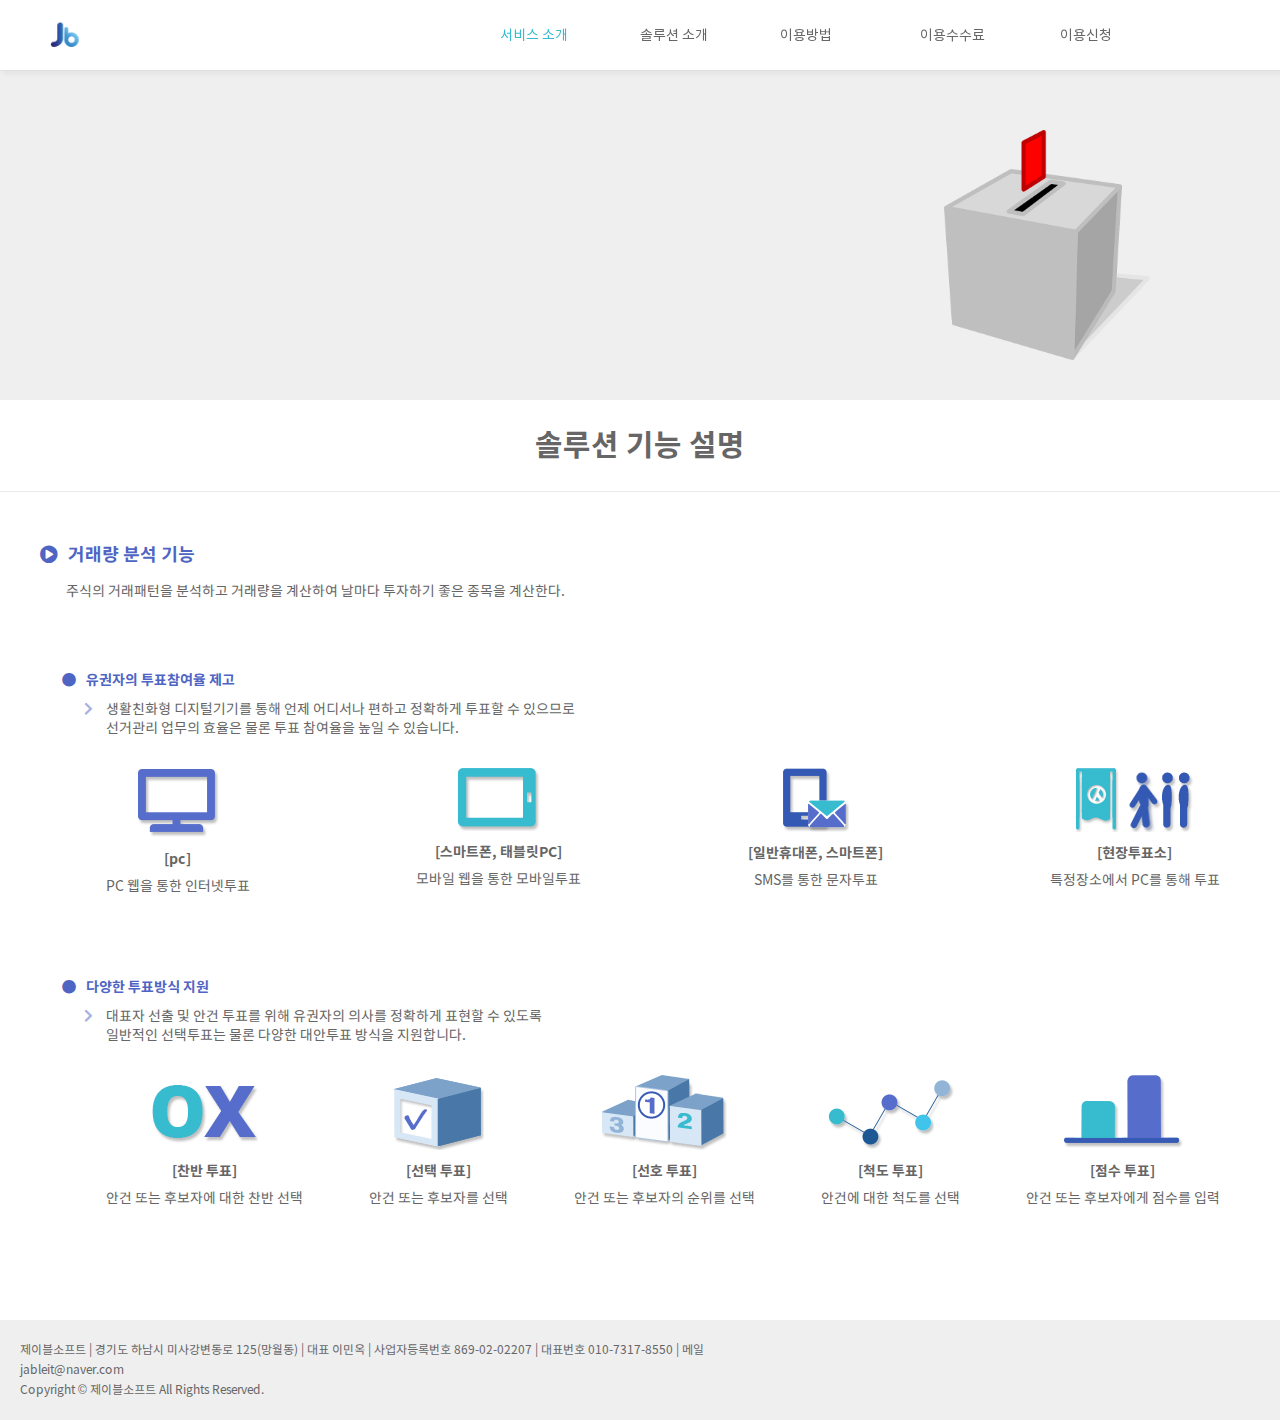
==== commit ec4493c3: "b" ====
--- a/page/00-01-product/00-trading.html
+++ b/page/00-01-product/00-trading.html
@@ -11,8 +11,16 @@
     <link href="../../favicon.ico" rel="shortcut icon" type="image/x-icon" />
     <link href="../../fa/css/all.min.css" rel="stylesheet" />
     <link href="../../css/web-font.css" rel="stylesheet" />
-    <link href="../../css/style-pc.css" rel="stylesheet" media="screen and (min-width : 1024px)" />
-    <link href="../../css/style-m.css" rel="stylesheet" media="screen and (max-width : 1023.9px)" />
+    <link
+      href="../../css/style-pc.css"
+      rel="stylesheet"
+      media="screen and (min-width : 1024px)"
+    />
+    <link
+      href="../../css/style-m.css"
+      rel="stylesheet"
+      media="screen and (max-width : 1023.9px)"
+    />
     <script src="../../js/jquery-3.5.1.min.js"></script>
     <script src="../../js/evoteworld-common.js"></script>
   </head>
@@ -24,18 +32,23 @@
       <main id="main">
         <div class="title-bg">
           <section class="section title">
-            <p>인공지능 자동 매매 솔루션</p>
-            <h2>서비스 소개</h2>
+            <h2>자동 매매 솔루션</h2>
+            <p>
+              매일 금융 빅데이터를 저장하고 <br />
+              수집된 데이터를 솔루션이 <br />
+              분석하여 추출된 종목을 익일 자동으로 <br />종목을 매수하는
+              프로그램
+            </p>
           </section>
         </div>
         <div class="sub-title">
-          <h3 class="section">서비스 개요</h3>
+          <h3 class="section">솔루션 기능 설명</h3>
         </div>
         <section class="content-title">
-          <h3>투표24 온라인투표 서비스란?</h3>
+          <h3>거래량 분석 기능</h3>
           <p>
-            온라인투표 서비스는 선거관리위원회가 이용을 승인한 기관, 단체의 선거에 대하여 PC와 이동통신단말기를 이용한 웹,모바일 환경에서 투표관리, 이용기관 관리자 대상 교육, 시스템 기술지원을
-            제공하는 서비스입니다.
+            주식의 거래패턴을 분석하고 거래량을 계산하여 날마다 투자하기 좋은
+            종목을 계산한다.
           </p>
         </section>
         <section class="dot-list">
@@ -43,7 +56,8 @@
             <li>
               <em class="bold">유권자의 투표참여율 제고</em>
               <p>
-                생활친화형 디지털기기를 통해 언제 어디서나 편하고 정확하게 투표할 수 있으므로<br />
+                생활친화형 디지털기기를 통해 언제 어디서나 편하고 정확하게
+                투표할 수 있으므로<br />
                 선거관리 업무의 효율은 물론 투표 참여율을 높일 수 있습니다.
               </p>
               <ul class="horizontal-list">
@@ -84,7 +98,8 @@
             <li>
               <em class="bold">다양한 투표방식 지원</em>
               <p>
-                대표자 선출 및 안건 투표를 위해 유권자의 의사를 정확하게 표현할 수 있도록<br />
+                대표자 선출 및 안건 투표를 위해 유권자의 의사를 정확하게 표현할
+                수 있도록<br />
                 일반적인 선택투표는 물론 다양한 대안투표 방식을 지원합니다.
               </p>
               <ul class="horizontal-list">
@@ -127,49 +142,6 @@
             </li>
           </ul>
         </section>
-        <section class="dot-list">
-          <ul>
-            <li>
-              <em class="bold">투개표의 안전성·신뢰성 보장</em>
-              <p>
-                선거제도의 4대원칙과 IT 온라인 투표의 가이드라인을 충족한 시스템으로 온라인투표의<br />
-                기술적 안전성과 신뢰성을 보장합니다.
-              </p>
-              <div class="table">
-                <table>
-                  <tr>
-                    <th>정확성</th>
-                    <td>모든 정당한 유효투표는 투표결과에 정확히 집계됨</td>
-                  </tr>
-                  <tr>
-                    <th>확인성</th>
-                    <td>모든 정당한 유효투표는 투표결과에 정확히 집계됨</td>
-                  </tr>
-                  <tr>
-                    <th>완전성</th>
-                    <td>부정투표자에 의한 방해 차단, 부정투표는 미집계</td>
-                  </tr>
-                  <tr>
-                    <th>단일성</th>
-                    <td>투표권이 없는 유권자의 투표참여 불가</td>
-                  </tr>
-                  <tr>
-                    <th>합법성</th>
-                    <td>정당한 투표자는 오직 1회만 참여 가능</td>
-                  </tr>
-                  <tr>
-                    <th>기밀성</th>
-                    <td>투표자와 투표결과의 비밀관계 보장</td>
-                  </tr>
-                  <tr>
-                    <th>공정성</th>
-                    <td>투표 중의 집계결과가 남은 투표에 영향을 주지 않음</td>
-                  </tr>
-                </table>
-              </div>
-            </li>
-          </ul>
-        </section>
       </main>
 
       <footer id="footer"></footer>
--- a/css/style-pc.css
+++ b/css/style-pc.css
@@ -474,7 +474,7 @@
 body.sub div.title-bg > .title {
   height: 100%;
   padding-top: 30px;
-  background: url(../img/common/nav_01.svg) calc(100% - 20px) center no-repeat;
+  background: url(../img/common/vote.png) calc(100% - 90px) center no-repeat;
   background-size: contain;
   box-sizing: border-box;
 }
